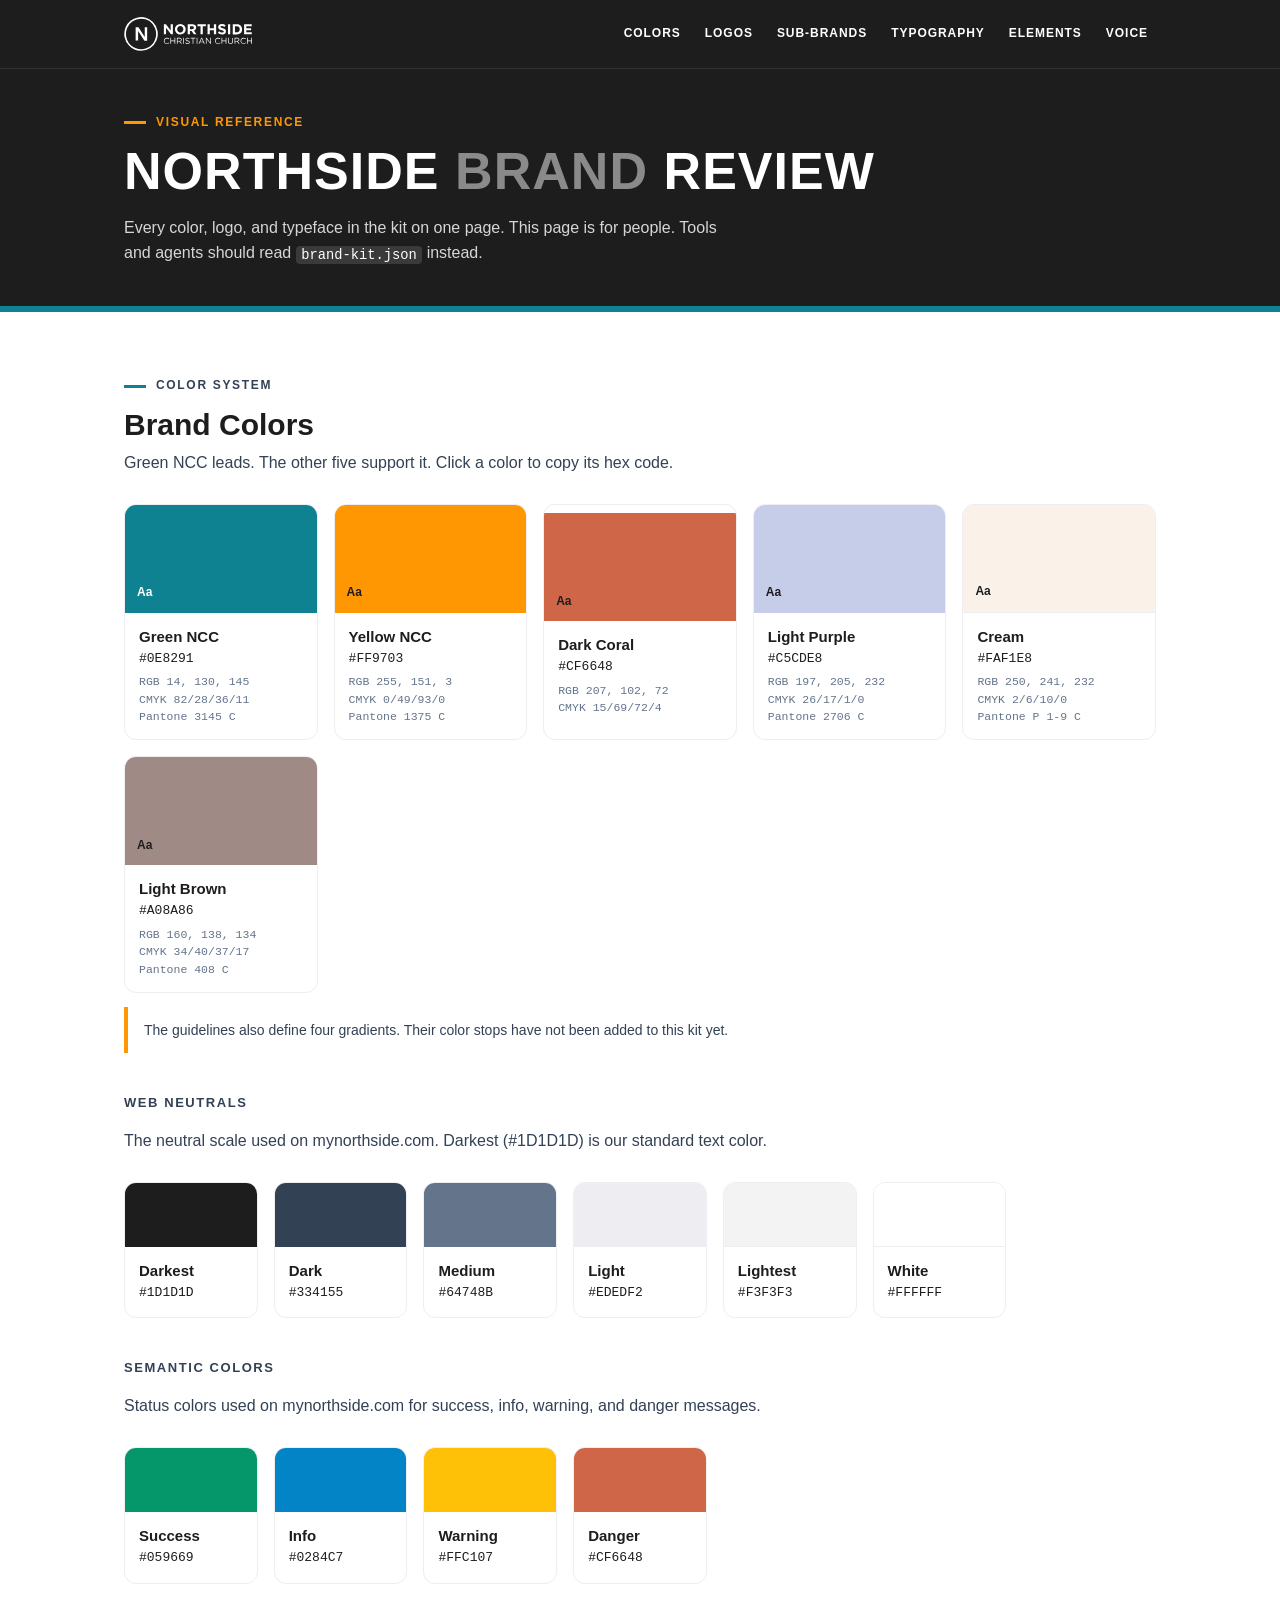
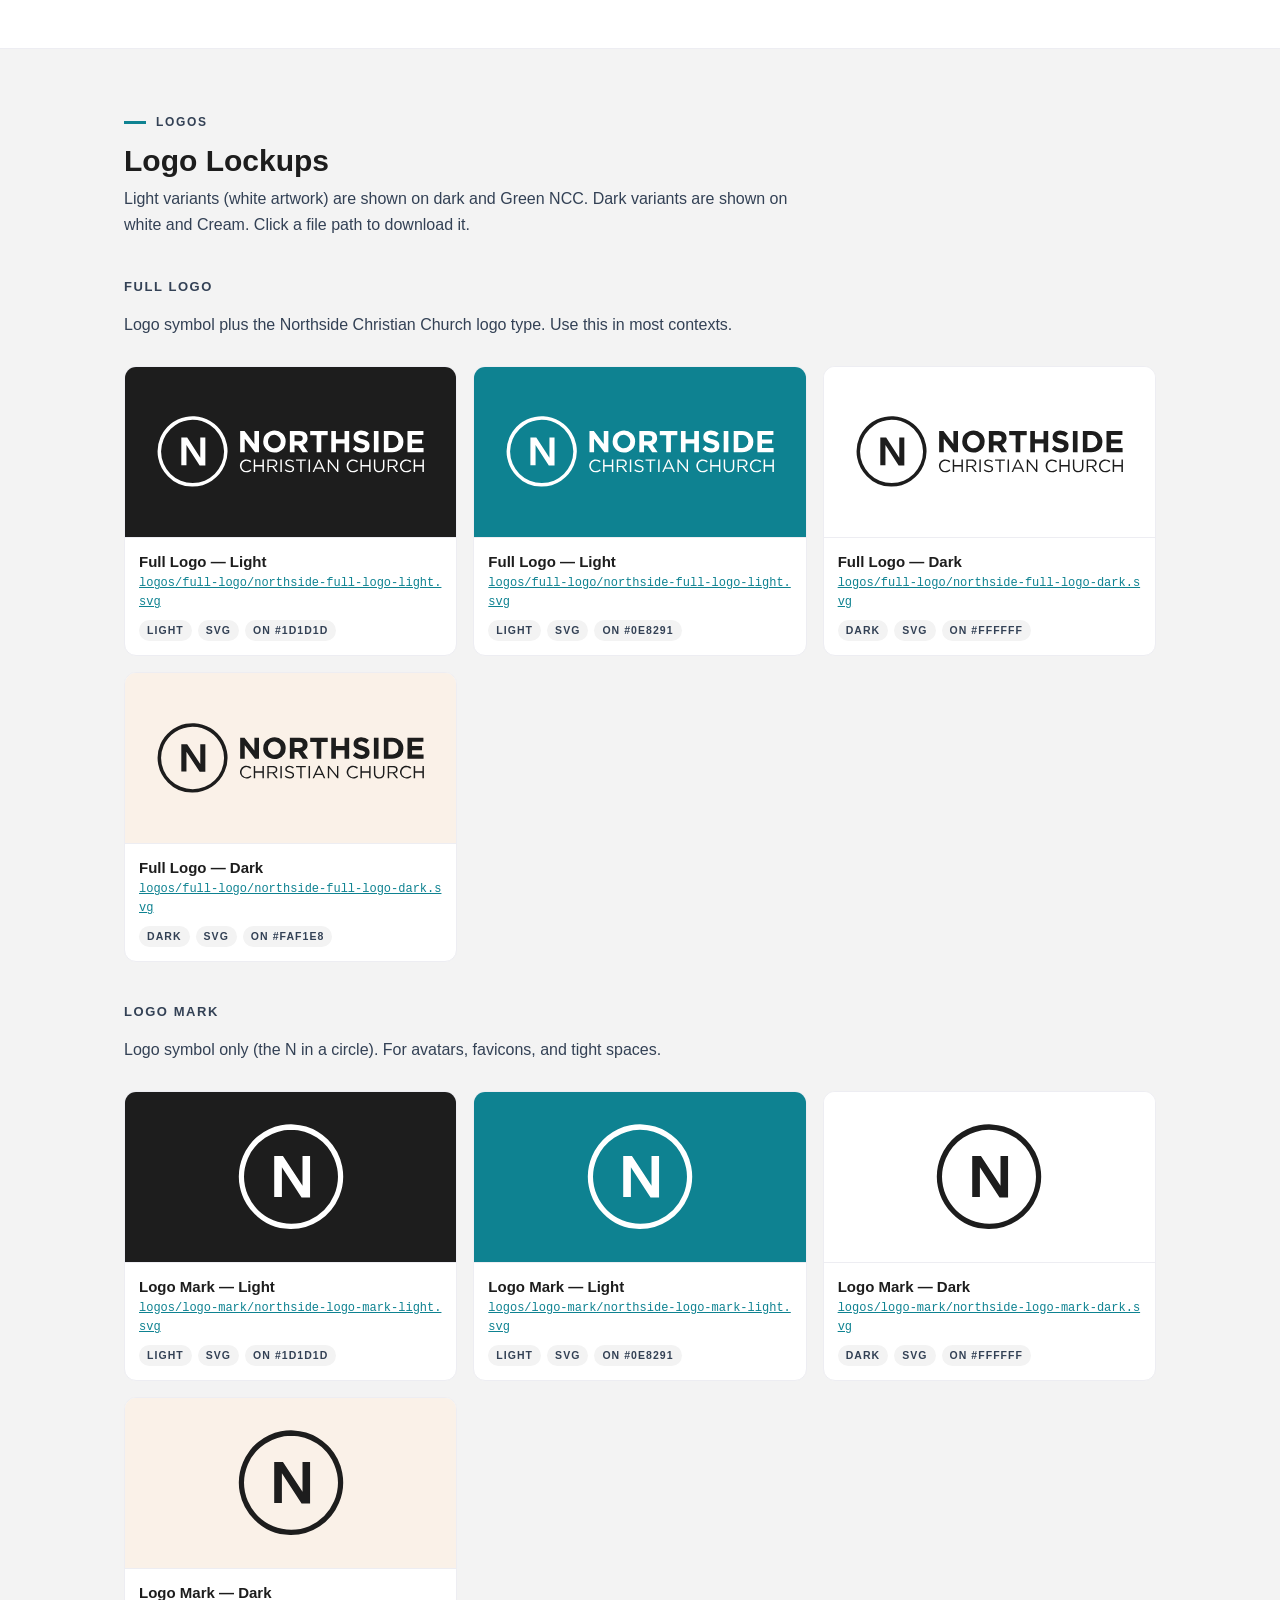
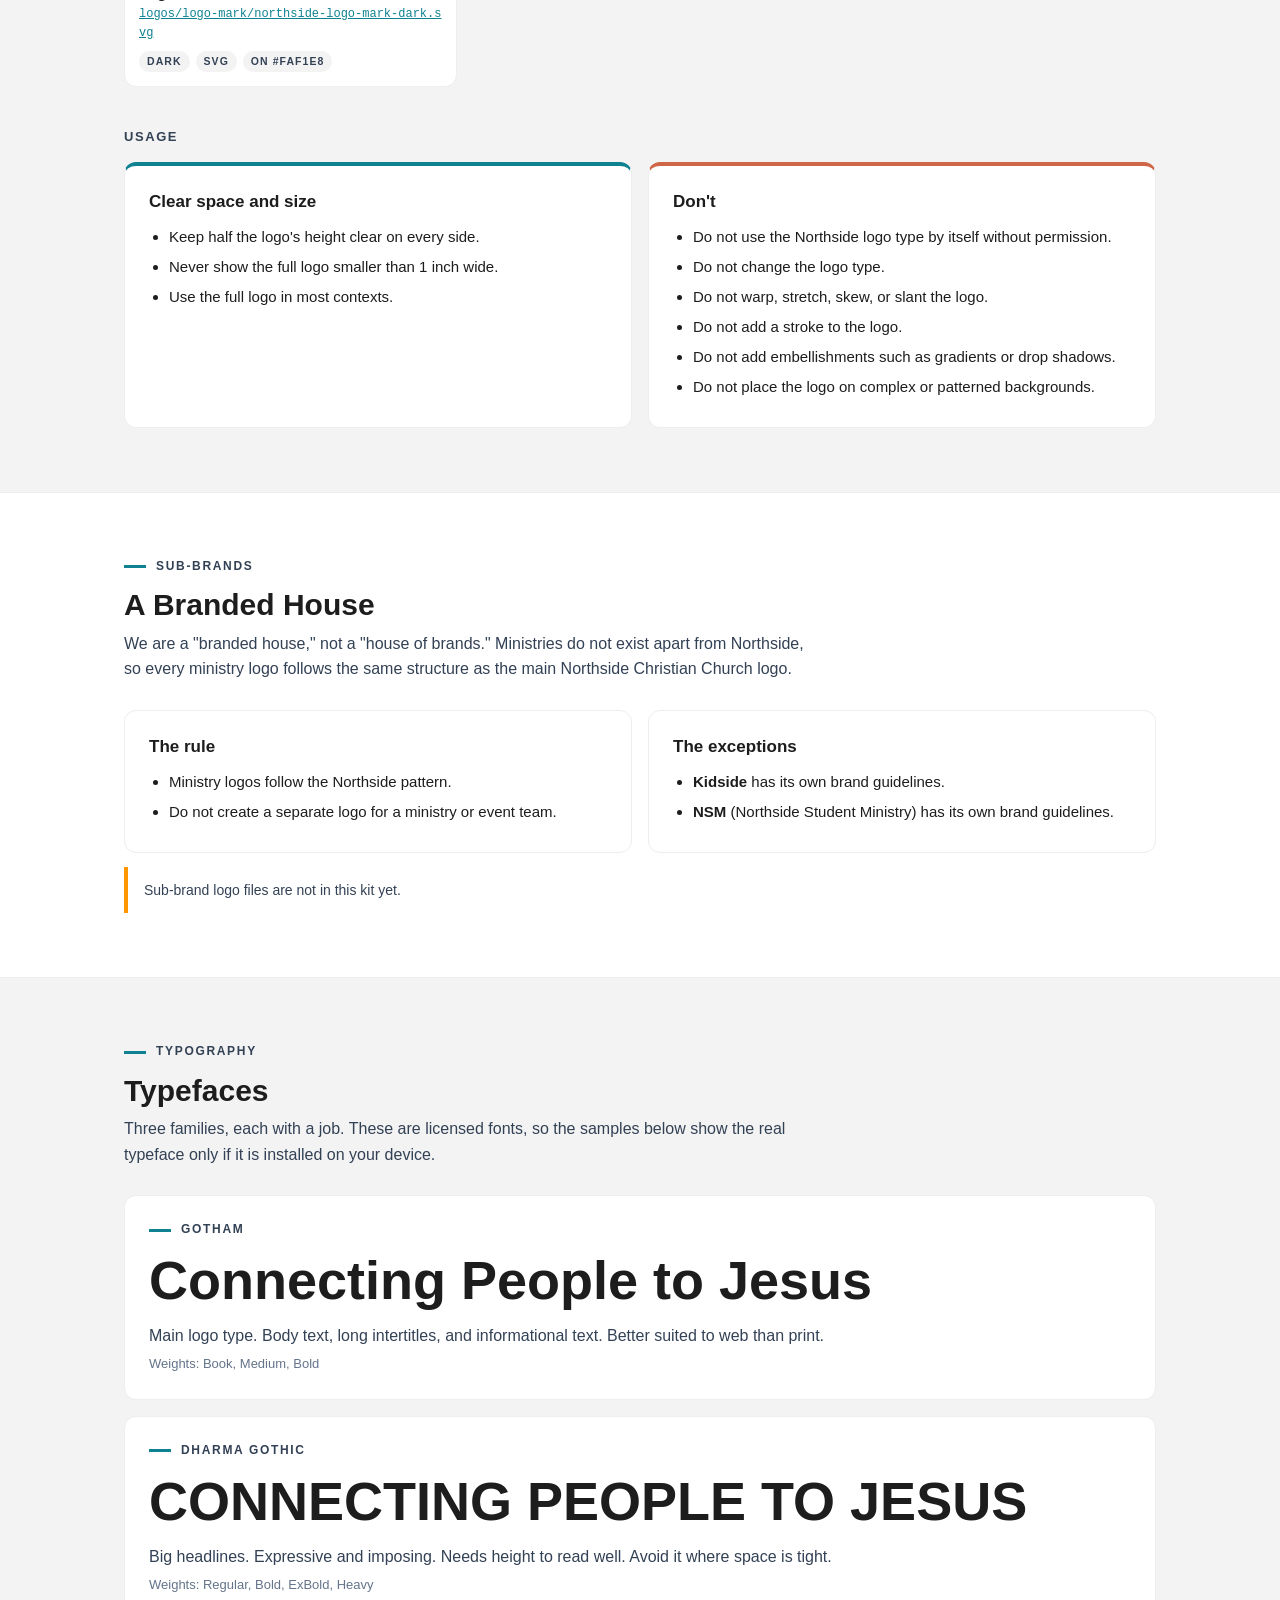
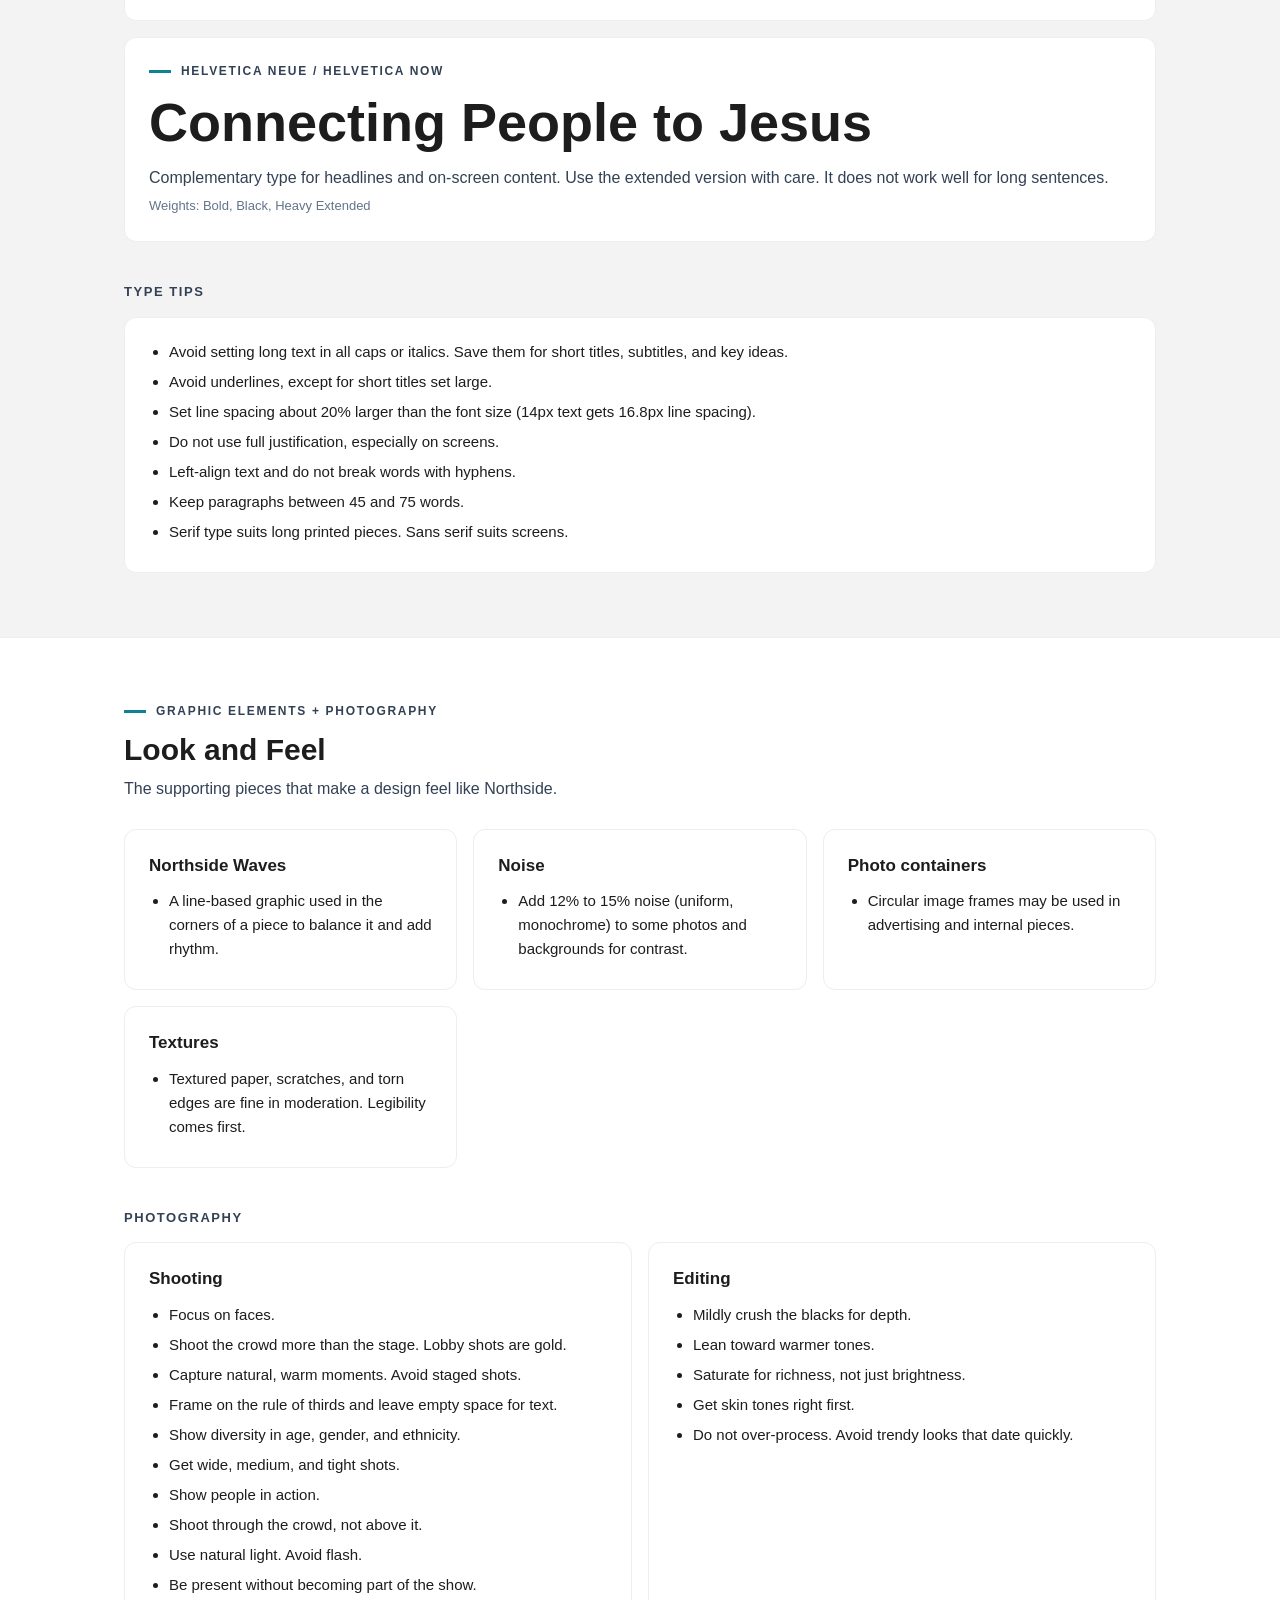
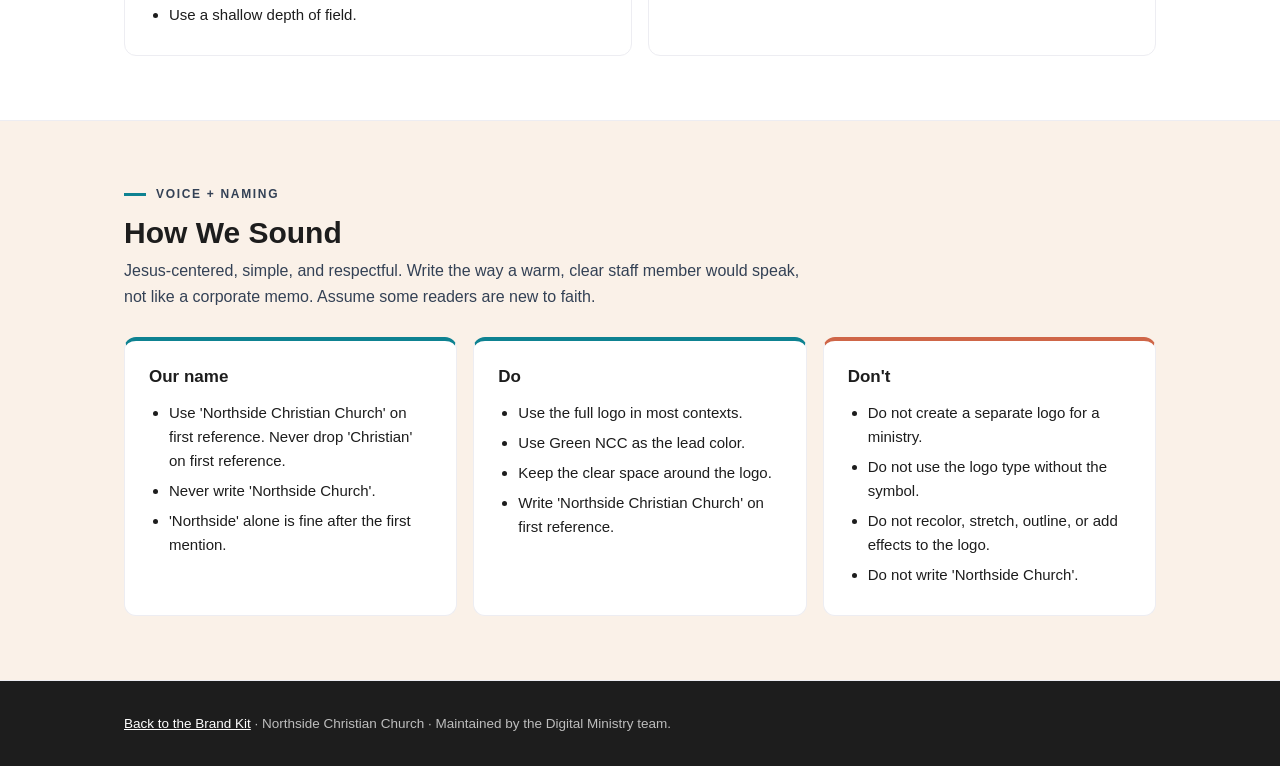
==== brand-review.html @ c7db6000 "Add Northside brand kit site Brand data (brand-kit.json), readable guidelines, logo SVGs, and two st" ====
<!DOCTYPE html>
<html lang="en">
<head>
  <meta charset="utf-8">
  <meta name="viewport" content="width=device-width, initial-scale=1">
  <title>Northside Brand Review</title>
  <meta name="description" content="Visual reference for Northside Christian Church colors, logos, and typography.">
  <link rel="icon" href="assets/favicon.svg" type="image/svg+xml">
  <link rel="stylesheet" href="assets/site.css">
</head>
<body>

<header class="topbar">
  <div class="wrap">
    <a href="./"><img src="logos/full-logo/northside-full-logo-light.svg" alt="Northside Christian Church"></a>
    <nav>
      <a class="navlink" href="#colors">Colors</a>
      <a class="navlink" href="#logos">Logos</a>
      <a class="navlink" href="#sub-brands">Sub-brands</a>
      <a class="navlink" href="#typography">Typography</a>
      <a class="navlink" href="#elements">Elements</a>
      <a class="navlink" href="#voice">Voice</a>
    </nav>
  </div>
</header>

<div class="hero small">
  <div class="wrap">
    <span class="eyebrow">Visual reference</span>
    <h1>Northside <em>Brand</em> Review</h1>
    <p>Every color, logo, and typeface in the kit on one page. This page is for people. Tools and agents should read <code style="background:#3a3a3a;color:#fff">brand-kit.json</code> instead.</p>
  </div>
</div>

<main>
  <section class="block" id="colors">
    <div class="wrap">
      <span class="eyebrow">Color system</span>
      <h2>Brand Colors</h2>
      <p class="lede">Green NCC leads. The other five support it. Click a color to copy its hex code.</p>
      <div class="swatches" data-render="colors"></div>
      <p class="note">The guidelines also define four gradients. Their color stops have not been added to this kit yet.</p>

      <h3>Web neutrals</h3>
      <p class="lede">The neutral scale used on mynorthside.com. Darkest (#1D1D1D) is our standard text color.</p>
      <div class="swatches compact" data-render="neutrals"></div>

      <h3>Semantic colors</h3>
      <p class="lede">Status colors used on mynorthside.com for success, info, warning, and danger messages.</p>
      <div class="swatches compact" data-render="semantic"></div>
    </div>
  </section>

  <section class="block wash" id="logos">
    <div class="wrap">
      <span class="eyebrow">Logos</span>
      <h2>Logo Lockups</h2>
      <p class="lede">Light variants (white artwork) are shown on dark and Green NCC. Dark variants are shown on white and Cream. Click a file path to download it.</p>
      <div data-render="logos"></div>

      <h3>Usage</h3>
      <div class="cols">
        <div class="panel do">
          <h4>Clear space and size</h4>
          <ul>
            <li>Keep half the logo's height clear on every side.</li>
            <li>Never show the full logo smaller than 1 inch wide.</li>
            <li>Use the full logo in most contexts.</li>
          </ul>
        </div>
        <div class="panel dont">
          <h4>Don't</h4>
          <ul data-list="logos.donts"></ul>
        </div>
      </div>
    </div>
  </section>

  <section class="block" id="sub-brands">
    <div class="wrap">
      <span class="eyebrow">Sub-brands</span>
      <h2>A Branded House</h2>
      <p class="lede">We are a "branded house," not a "house of brands." Ministries do not exist apart from Northside, so every ministry logo follows the same structure as the main Northside Christian Church logo.</p>
      <div class="cols">
        <div class="panel">
          <h4>The rule</h4>
          <ul>
            <li>Ministry logos follow the Northside pattern.</li>
            <li>Do not create a separate logo for a ministry or event team.</li>
          </ul>
        </div>
        <div class="panel">
          <h4>The exceptions</h4>
          <ul>
            <li><strong>Kidside</strong> has its own brand guidelines.</li>
            <li><strong>NSM</strong> (Northside Student Ministry) has its own brand guidelines.</li>
          </ul>
        </div>
      </div>
      <p class="note">Sub-brand logo files are not in this kit yet.</p>
    </div>
  </section>

  <section class="block wash" id="typography">
    <div class="wrap">
      <span class="eyebrow">Typography</span>
      <h2>Typefaces</h2>
      <p class="lede">Three families, each with a job. These are licensed fonts, so the samples below show the real typeface only if it is installed on your device.</p>
      <div class="types" data-render="type"></div>

      <h3>Type tips</h3>
      <div class="panel">
        <ul data-list="typography.rules"></ul>
      </div>
    </div>
  </section>

  <section class="block" id="elements">
    <div class="wrap">
      <span class="eyebrow">Graphic elements + photography</span>
      <h2>Look and Feel</h2>
      <p class="lede">The supporting pieces that make a design feel like Northside.</p>
      <div class="cols">
        <div class="panel">
          <h4>Northside Waves</h4>
          <ul><li>A line-based graphic used in the corners of a piece to balance it and add rhythm.</li></ul>
        </div>
        <div class="panel">
          <h4>Noise</h4>
          <ul><li>Add 12% to 15% noise (uniform, monochrome) to some photos and backgrounds for contrast.</li></ul>
        </div>
        <div class="panel">
          <h4>Photo containers</h4>
          <ul><li>Circular image frames may be used in advertising and internal pieces.</li></ul>
        </div>
        <div class="panel">
          <h4>Textures</h4>
          <ul><li>Textured paper, scratches, and torn edges are fine in moderation. Legibility comes first.</li></ul>
        </div>
      </div>

      <h3>Photography</h3>
      <div class="cols">
        <div class="panel">
          <h4>Shooting</h4>
          <ul data-list="photography.shooting"></ul>
        </div>
        <div class="panel">
          <h4>Editing</h4>
          <ul data-list="photography.editing"></ul>
        </div>
      </div>
    </div>
  </section>

  <section class="block tint" id="voice">
    <div class="wrap">
      <span class="eyebrow">Voice + naming</span>
      <h2>How We Sound</h2>
      <p class="lede">Jesus-centered, simple, and respectful. Write the way a warm, clear staff member would speak, not like a corporate memo. Assume some readers are new to faith.</p>
      <div class="cols">
        <div class="panel do">
          <h4>Our name</h4>
          <ul data-list="naming.rules"></ul>
        </div>
        <div class="panel do">
          <h4>Do</h4>
          <ul data-list="usage.do"></ul>
        </div>
        <div class="panel dont">
          <h4>Don't</h4>
          <ul data-list="usage.dont"></ul>
        </div>
      </div>
    </div>
  </section>
</main>

<footer>
  <div class="wrap"><a href="./">Back to the Brand Kit</a> &middot; Northside Christian Church &middot; Maintained by the Digital Ministry team.</div>
</footer>

<script src="assets/site.js"></script>
</body>
</html>
---- assets/site.css ----
:root {
  --green: #0E8291;
  --yellow: #FF9703;
  --coral: #CF6648;
  --purple: #C5CDE8;
  --cream: #FAF1E8;
  --brown: #A08A86;
  --ink: #1D1D1D;
  --slate: #334155;
  --muted: #64748B;
  --line: #EDEDF2;
  --wash: #F3F3F3;
  --sans: "Helvetica Neue", Helvetica, Arial, sans-serif;
  --mono: ui-monospace, SFMono-Regular, Menlo, Consolas, monospace;
}

* { box-sizing: border-box; }
html { scroll-behavior: smooth; }
body {
  margin: 0;
  font-family: var(--sans);
  font-size: 16px;
  line-height: 1.6;
  color: var(--ink);
  background: #fff;
  -webkit-font-smoothing: antialiased;
}
a { color: var(--green); }
code {
  font-family: var(--mono);
  font-size: 0.86em;
  padding: 0.12em 0.4em;
  border-radius: 4px;
  background: var(--line);
}
.wrap { max-width: 1080px; margin: 0 auto; padding: 0 24px; }

/* Top bar */
.topbar { background: var(--ink); border-bottom: 1px solid #333; position: sticky; top: 0; z-index: 10; }
.topbar .wrap { display: flex; align-items: center; justify-content: space-between; gap: 16px; min-height: 68px; flex-wrap: wrap; padding-top: 10px; padding-bottom: 10px; }
.topbar img { height: 34px; display: block; }
.topbar nav { display: flex; gap: 8px; flex-wrap: wrap; align-items: center; }
.btn {
  display: inline-block;
  padding: 7px 16px;
  border: 1.5px solid #fff;
  border-radius: 999px;
  color: #fff;
  font-size: 13px;
  font-weight: 700;
  text-decoration: none;
  white-space: nowrap;
}
.btn:hover, .btn.solid { background: #fff; color: var(--ink); }
.btn.solid:hover { background: var(--yellow); border-color: var(--yellow); }
.navlink { color: #fff; font-size: 12px; font-weight: 700; letter-spacing: 0.08em; text-transform: uppercase; text-decoration: none; padding: 6px 8px; }
.navlink:hover { color: var(--yellow); }

/* Hero */
.hero { background: var(--ink); color: #fff; padding: 64px 0 56px; border-bottom: 6px solid var(--green); }
.hero.small { padding: 44px 0 40px; }
.hero h1 { margin: 0 0 16px; font-size: clamp(34px, 6vw, 52px); line-height: 1.05; font-weight: 700; text-transform: uppercase; letter-spacing: 0.02em; }
.hero h1 em { font-style: normal; color: #8a8a8a; }
.hero p { margin: 0; max-width: 620px; color: #d6d6d6; }
.eyebrow { display: block; margin-bottom: 12px; font-size: 12px; font-weight: 700; letter-spacing: 0.14em; text-transform: uppercase; color: var(--slate); }
.eyebrow::before { content: ""; display: inline-block; width: 22px; height: 3px; margin-right: 10px; vertical-align: middle; background: var(--green); }
.hero .eyebrow, .agent .eyebrow { color: var(--yellow); }
.hero .eyebrow::before, .agent .eyebrow::before { background: var(--yellow); }

/* Agent instructions */
.agent { background: #262626; color: #e4e4e4; padding: 36px 0; }
.agent p { margin: 0; max-width: 820px; }
.agent code { background: #3a3a3a; color: #fff; }
.agent strong { color: #fff; }

/* Sections */
section.block { padding: 64px 0; border-bottom: 1px solid var(--line); }
section.block.tint { background: var(--cream); }
section.block.wash { background: var(--wash); }
h2 { margin: 0 0 8px; font-size: 30px; line-height: 1.15; font-weight: 700; }
h3 { margin: 40px 0 14px; font-size: 13px; font-weight: 700; letter-spacing: 0.12em; text-transform: uppercase; color: var(--slate); }
.lede { margin: 0 0 28px; max-width: 680px; color: var(--slate); }
.note { margin: 14px 0 0; padding: 12px 16px; border-left: 4px solid var(--yellow); background: #fff; font-size: 14px; color: var(--slate); max-width: 760px; }

/* Key file cards */
.cards { display: grid; grid-template-columns: repeat(auto-fill, minmax(290px, 1fr)); gap: 16px; }
.card { display: flex; flex-direction: column; padding: 22px; border: 1px solid var(--line); border-radius: 12px; background: #fff; color: inherit; text-decoration: none; }
a.card:hover { border-color: var(--green); box-shadow: 0 4px 18px rgba(14, 130, 145, 0.12); }
.card .path { font-family: var(--mono); font-size: 13px; color: var(--green); }
.card h4 { margin: 6px 0 8px; font-size: 19px; }
.card p { margin: 0 0 16px; font-size: 14.5px; color: var(--slate); flex: 1; }
.tag { align-self: flex-start; font-size: 11px; font-weight: 700; letter-spacing: 0.1em; text-transform: uppercase; padding: 3px 10px; border-radius: 999px; background: var(--cream); color: var(--ink); }

/* Tables */
.tablewrap { overflow-x: auto; border: 1px solid var(--line); border-radius: 12px; background: #fff; }
table { width: 100%; border-collapse: collapse; font-size: 14.5px; }
th { text-align: left; font-size: 11px; letter-spacing: 0.12em; text-transform: uppercase; color: var(--muted); background: var(--wash); }
th, td { padding: 12px 16px; border-bottom: 1px solid var(--line); vertical-align: top; }
tr:last-child td { border-bottom: 0; }
td:first-child { white-space: nowrap; }

/* Swatches */
.swatches { display: grid; grid-template-columns: repeat(auto-fill, minmax(190px, 1fr)); gap: 16px; }
.swatch { border: 1px solid var(--line); border-radius: 12px; overflow: hidden; background: #fff; padding: 0; text-align: left; font: inherit; color: inherit; cursor: pointer; }
.swatch:hover, .swatch:focus-visible { border-color: var(--ink); outline: none; }
.swatch .chip { height: 108px; display: flex; align-items: flex-end; padding: 10px 12px; font-size: 12px; font-weight: 700; }
.swatch .meta { padding: 12px 14px 14px; }
.swatch .name { font-weight: 700; font-size: 15px; }
.swatch .hex { font-family: var(--mono); font-size: 13px; }
.swatch .sub { margin-top: 4px; font-family: var(--mono); font-size: 11.5px; line-height: 1.5; color: var(--muted); }
.swatches.compact { grid-template-columns: repeat(auto-fill, minmax(130px, 1fr)); }
.swatches.compact .chip { height: 64px; }

/* Logos */
.logos { display: grid; grid-template-columns: repeat(auto-fill, minmax(300px, 1fr)); gap: 16px; }
.logo { border: 1px solid var(--line); border-radius: 12px; overflow: hidden; background: #fff; }
.logo .stage { height: 170px; display: flex; align-items: center; justify-content: center; padding: 32px; }
.logo .stage img { max-width: 100%; max-height: 100%; }
.logo .meta { padding: 12px 14px 14px; border-top: 1px solid var(--line); }
.logo .name { font-weight: 700; font-size: 15px; }
.logo .file { display: block; font-family: var(--mono); font-size: 12px; word-break: break-all; }
.logo .tags { margin-top: 8px; display: flex; gap: 6px; }
.logo .tags span { font-size: 10.5px; font-weight: 700; letter-spacing: 0.1em; padding: 2px 8px; border-radius: 999px; background: var(--wash); color: var(--slate); }

/* Type specimens */
.types { display: grid; gap: 16px; }
.type { padding: 24px; border: 1px solid var(--line); border-radius: 12px; background: #fff; }
.type .sample { font-size: clamp(30px, 6vw, 54px); line-height: 1.1; margin: 4px 0 12px; overflow-wrap: anywhere; }
.type .role { color: var(--slate); margin: 0 0 6px; }
.type .small { font-size: 13px; color: var(--muted); margin: 0; }

/* Lists */
.cols { display: grid; grid-template-columns: repeat(auto-fit, minmax(280px, 1fr)); gap: 16px; }
.panel { padding: 22px 24px; border: 1px solid var(--line); border-radius: 12px; background: #fff; }
.panel h4 { margin: 0 0 10px; font-size: 17px; }
.panel ul { margin: 0; padding-left: 20px; }
.panel li { margin-bottom: 6px; font-size: 15px; }
.panel.do { border-top: 4px solid var(--green); }
.panel.dont { border-top: 4px solid var(--coral); }

footer { background: var(--ink); color: #bdbdbd; padding: 32px 0; font-size: 13.5px; }
footer a { color: #fff; }

.toast { position: fixed; left: 50%; bottom: 24px; transform: translateX(-50%); background: var(--ink); color: #fff; padding: 10px 18px; border-radius: 999px; font-size: 14px; opacity: 0; transition: opacity 0.2s; pointer-events: none; }
.toast.show { opacity: 1; }

@media (max-width: 600px) {
  .wrap { padding: 0 16px; }
  section.block { padding: 44px 0; }
  .topbar { position: static; }
}
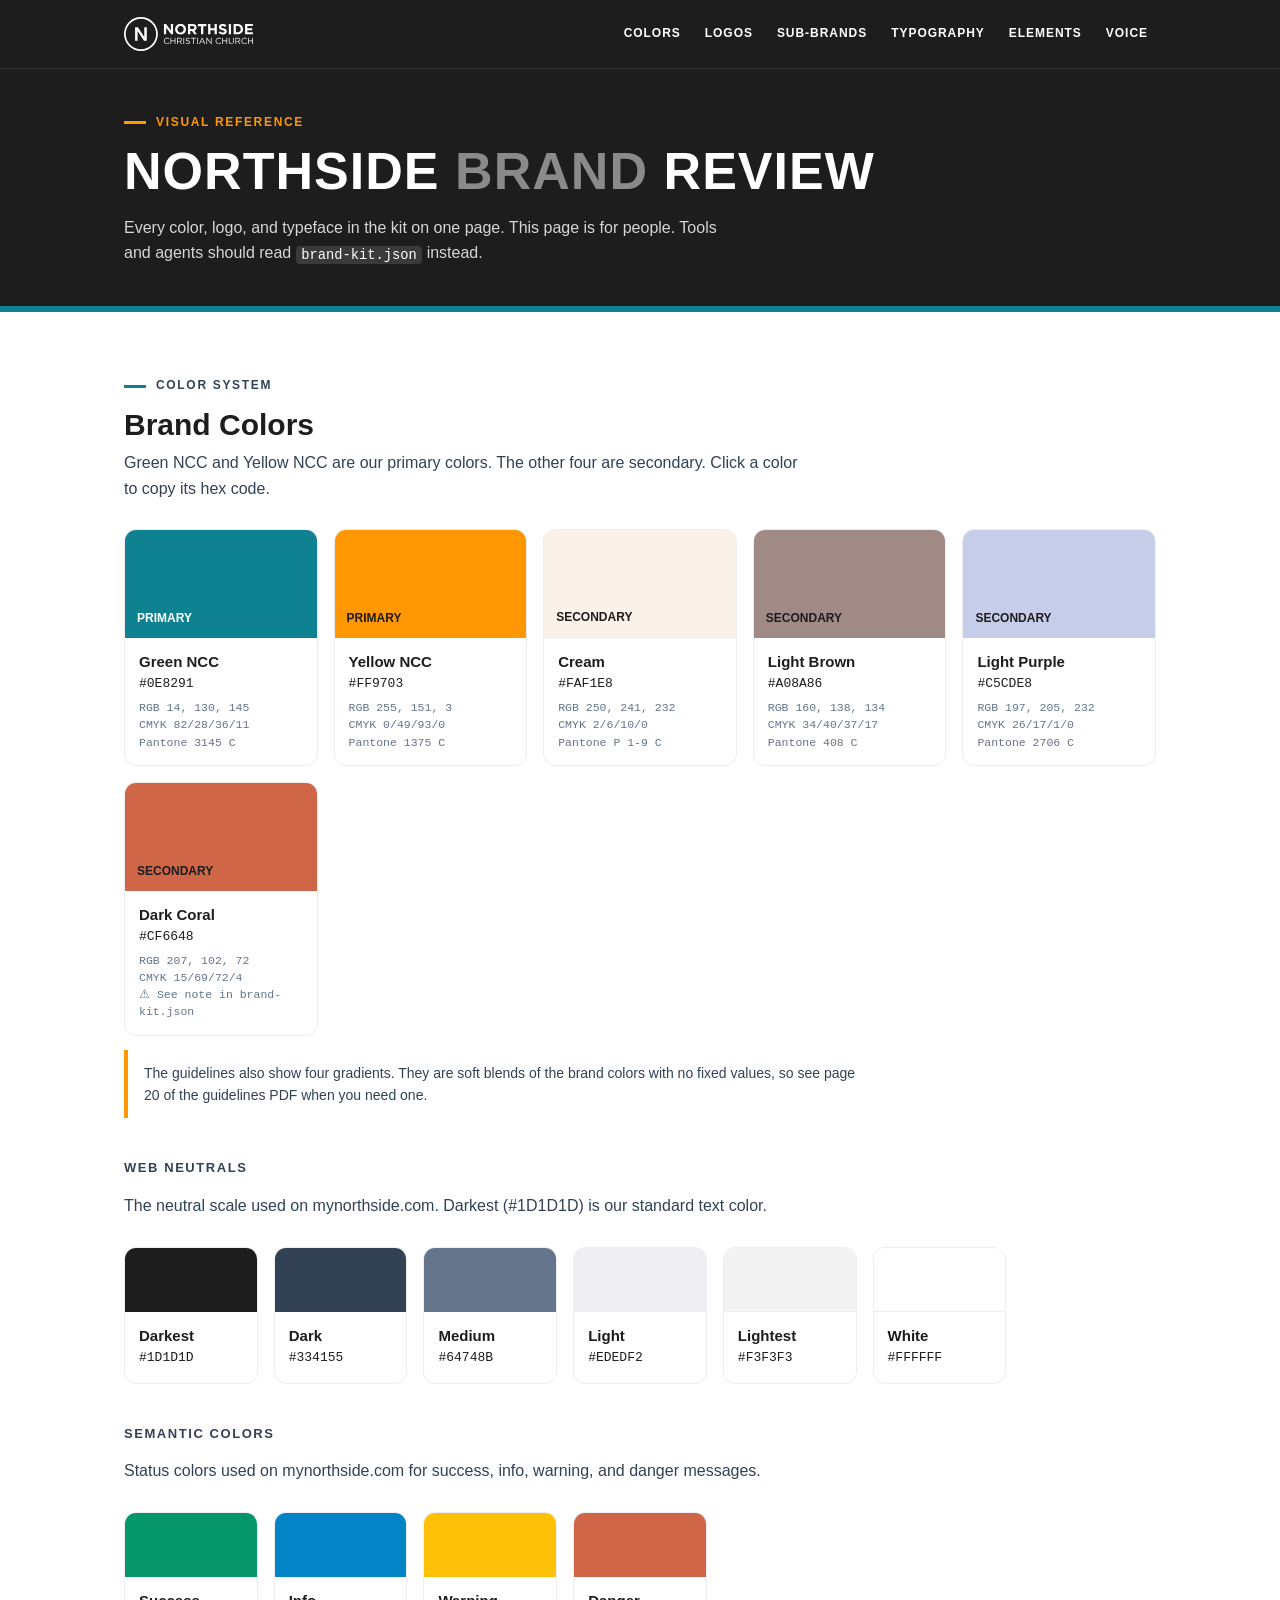
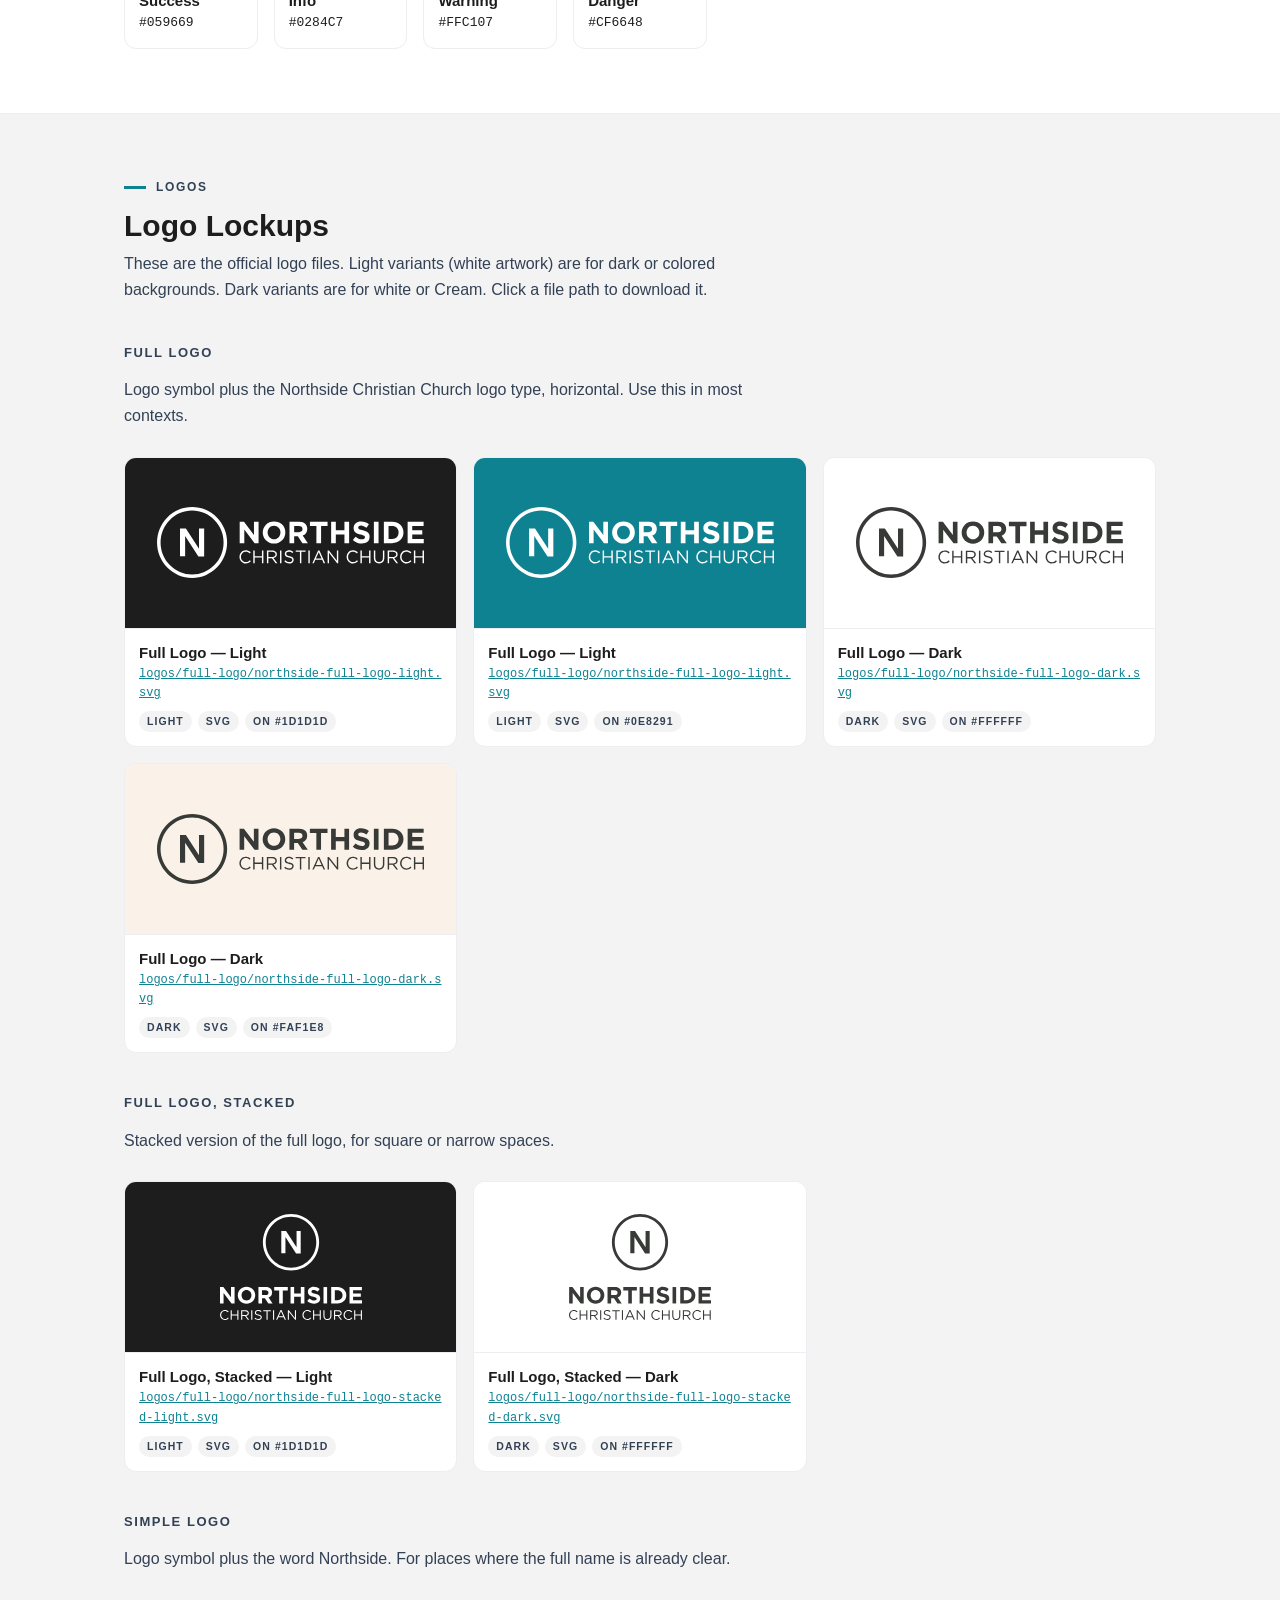
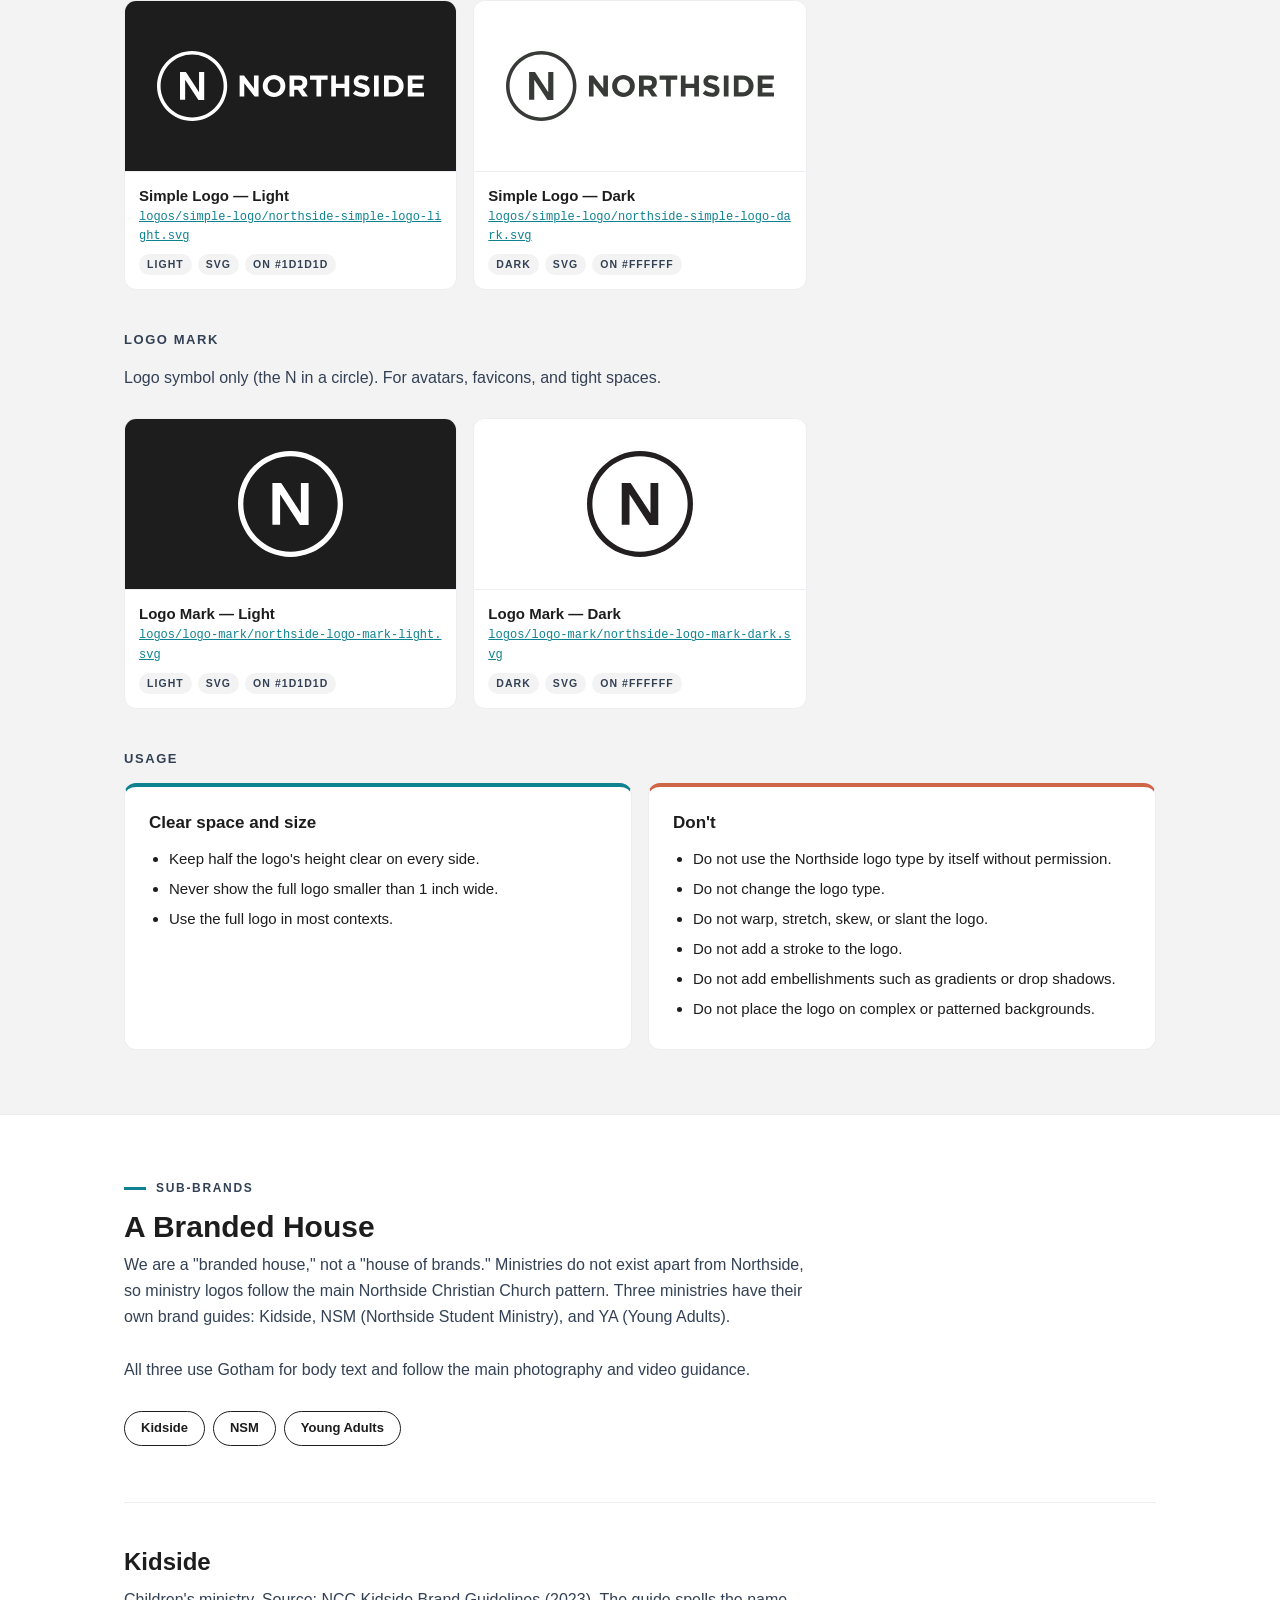
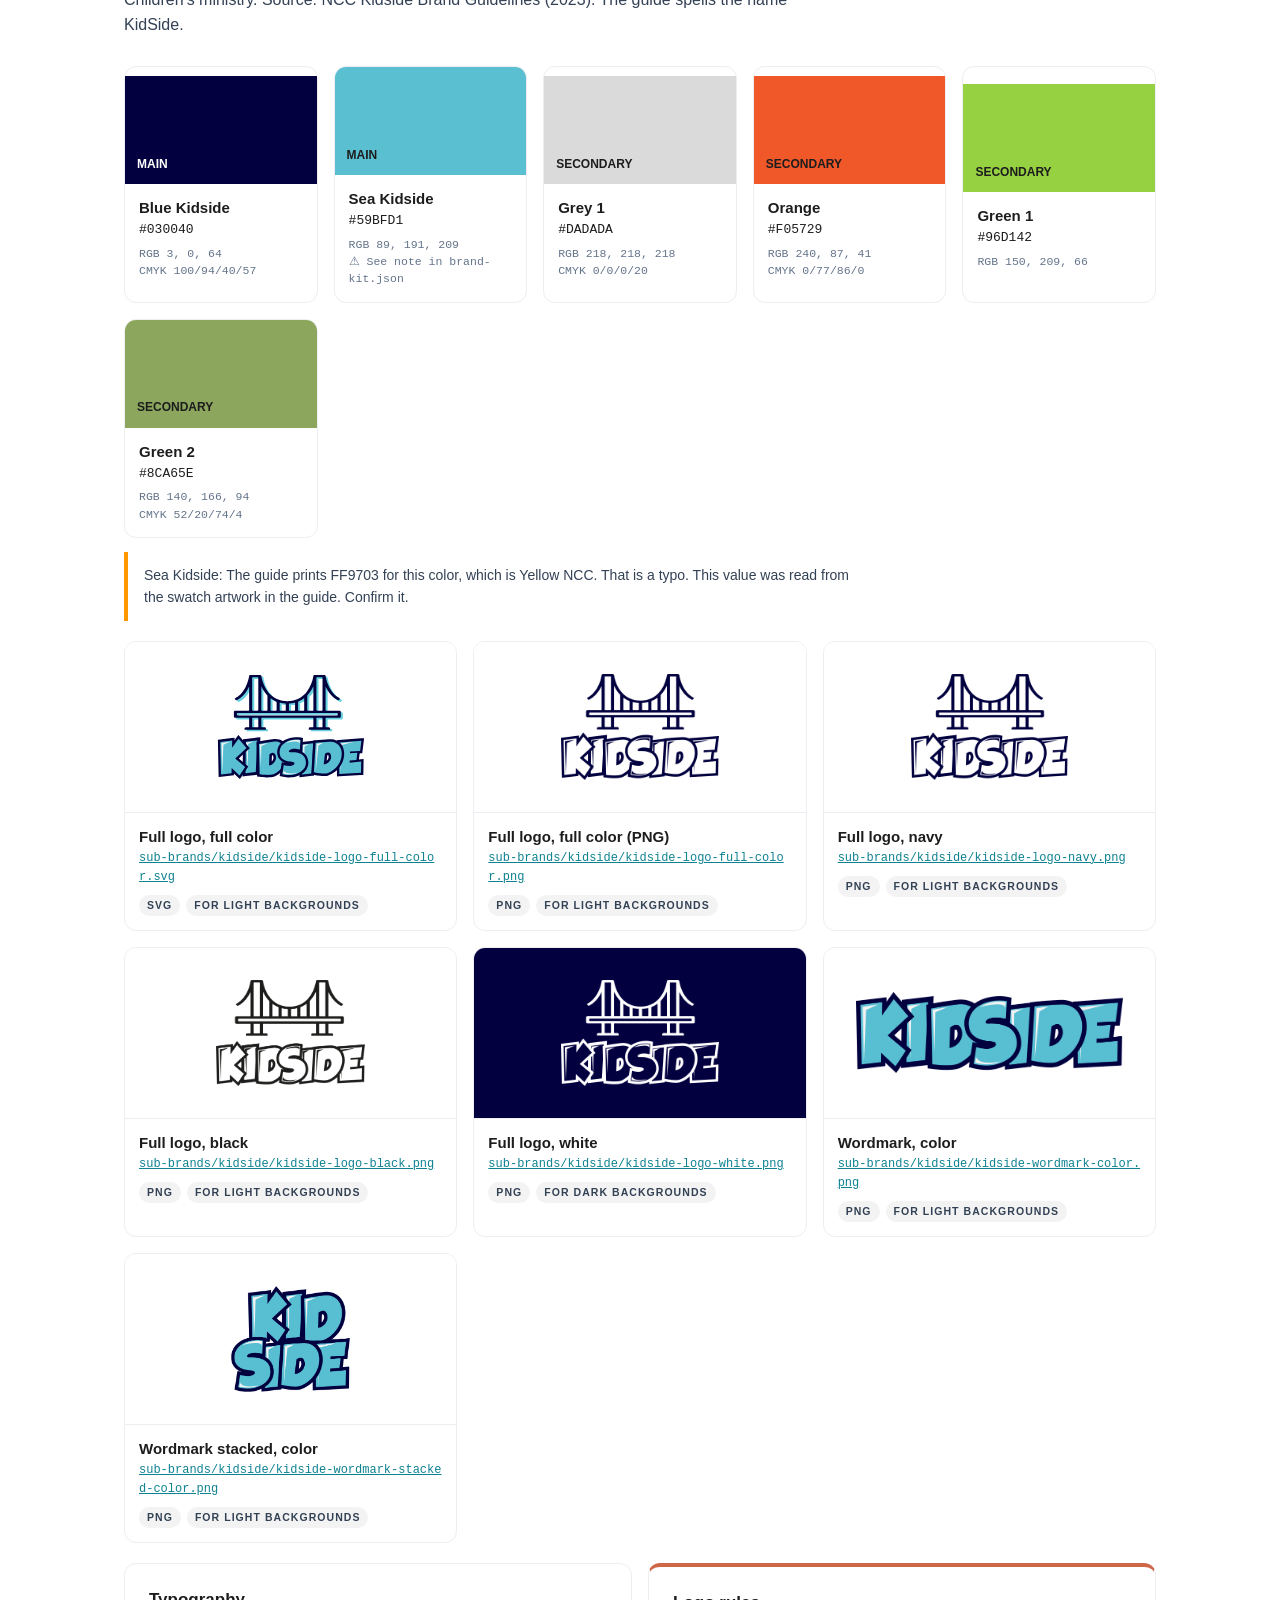
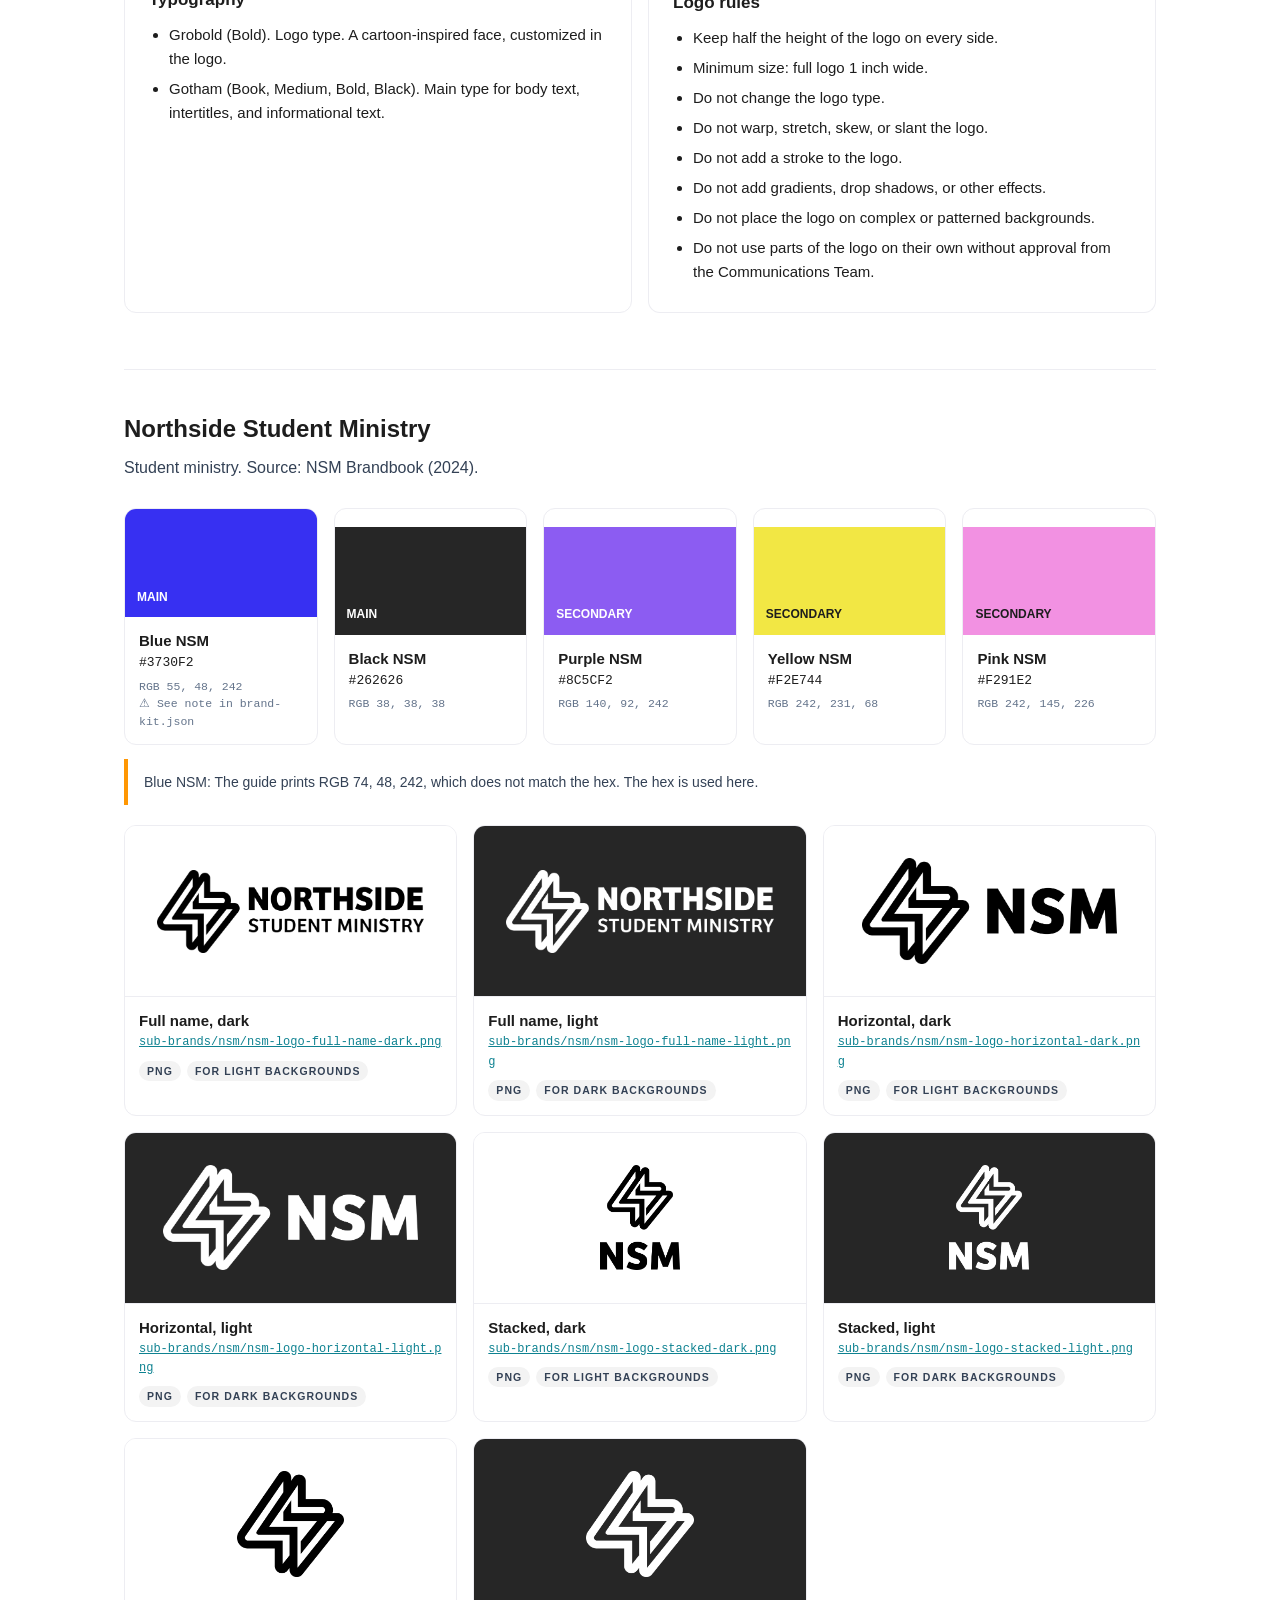
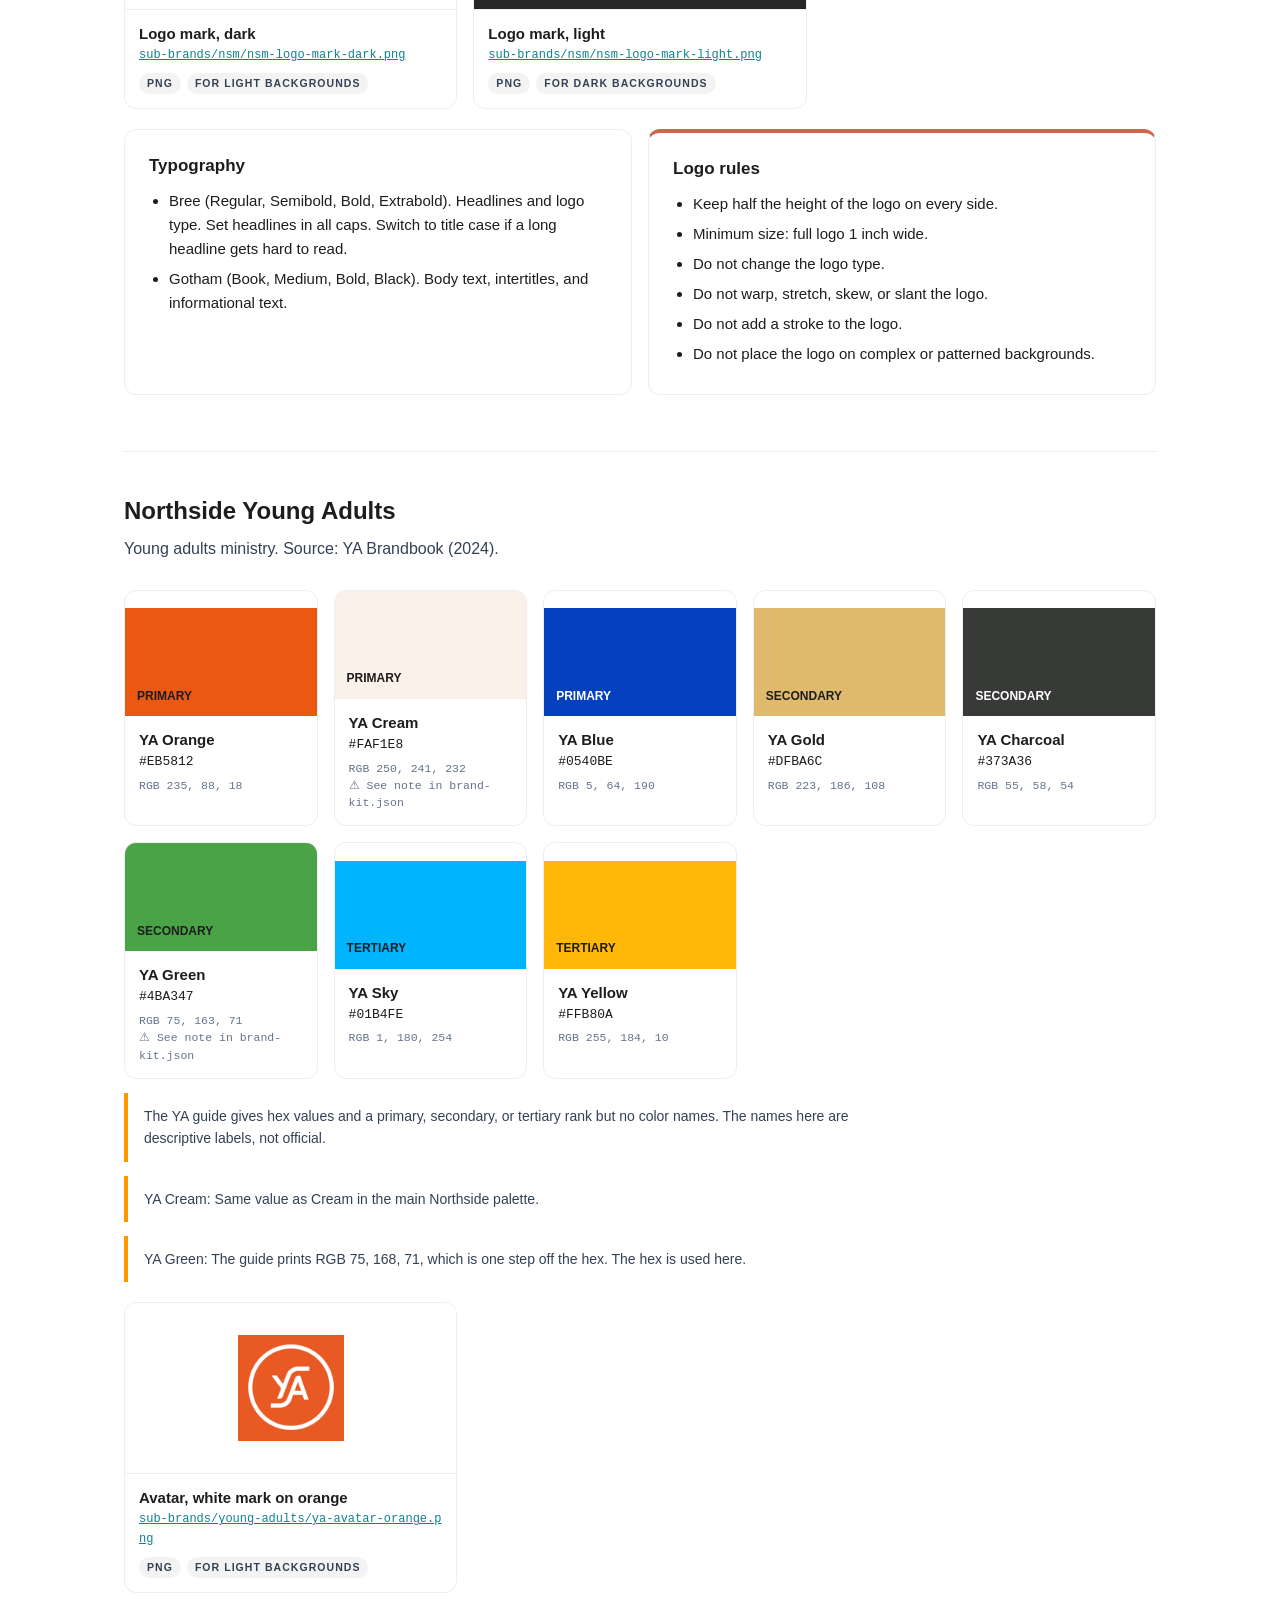
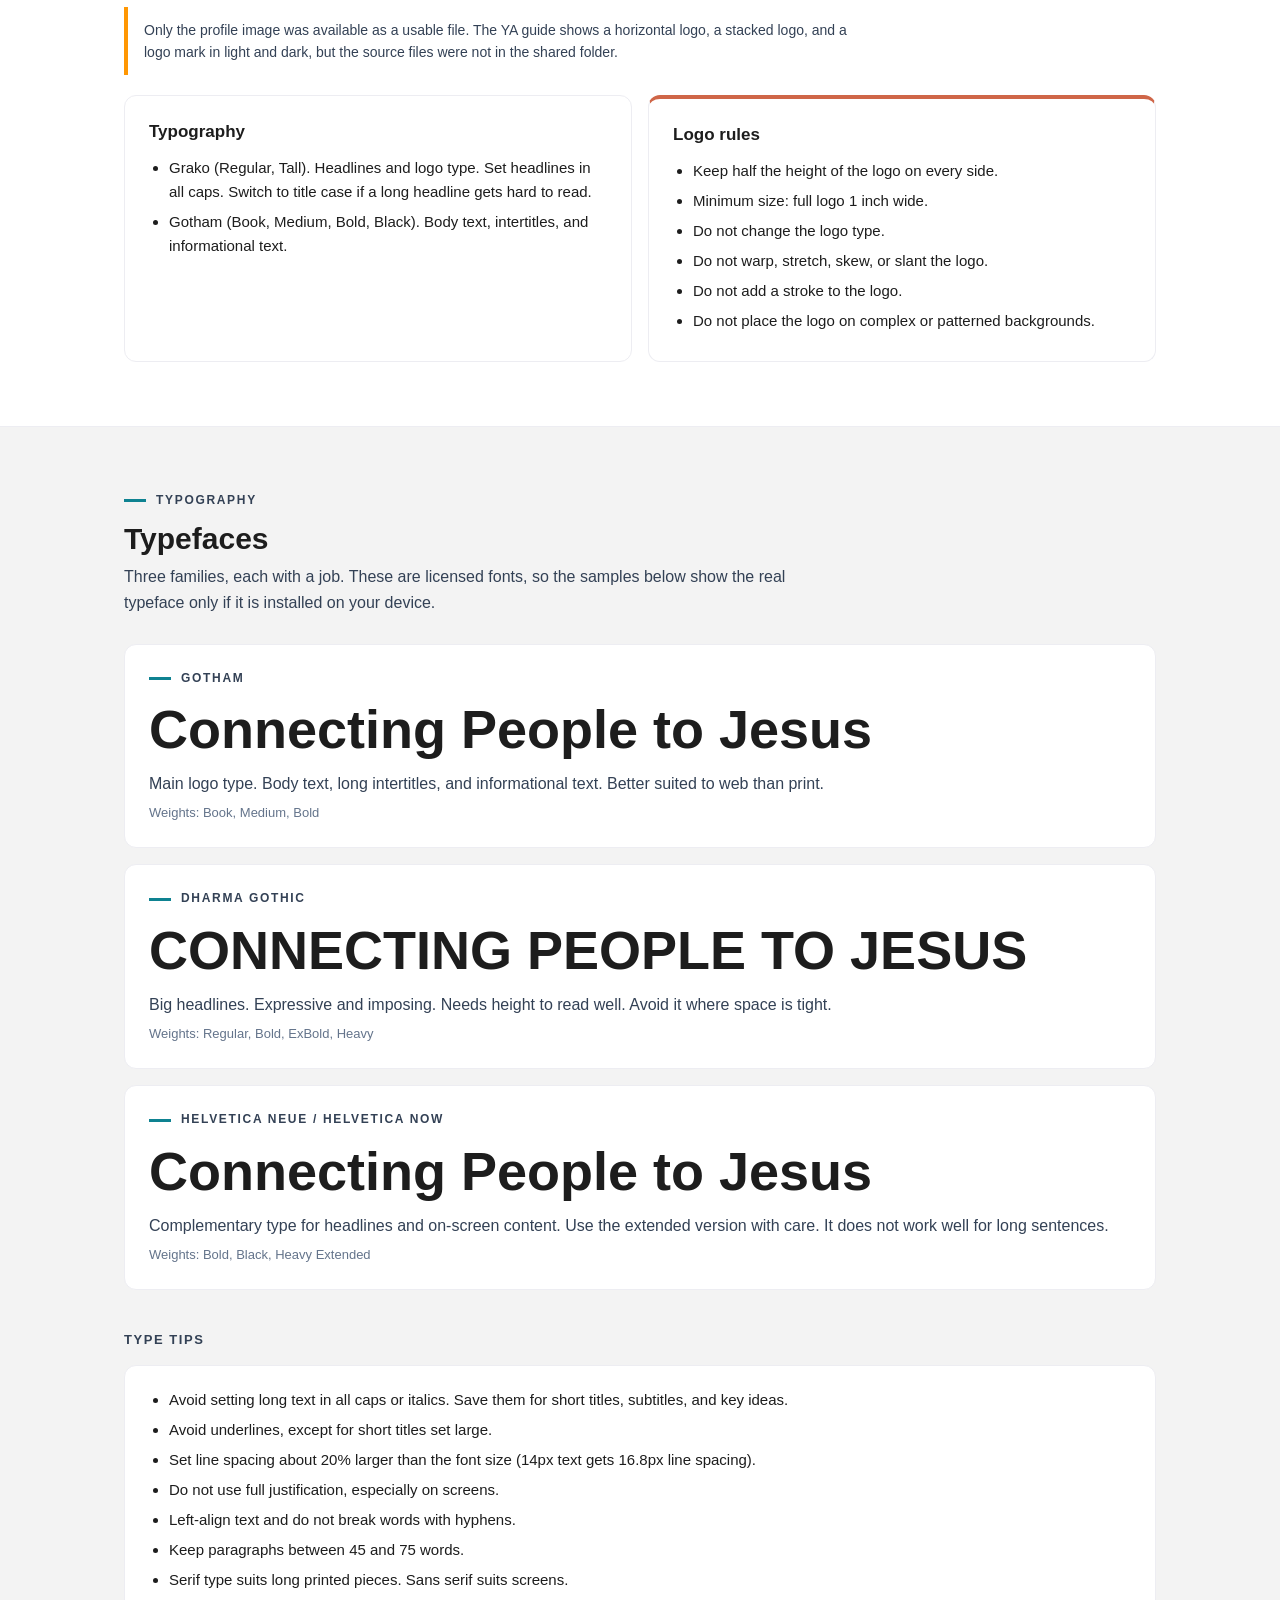
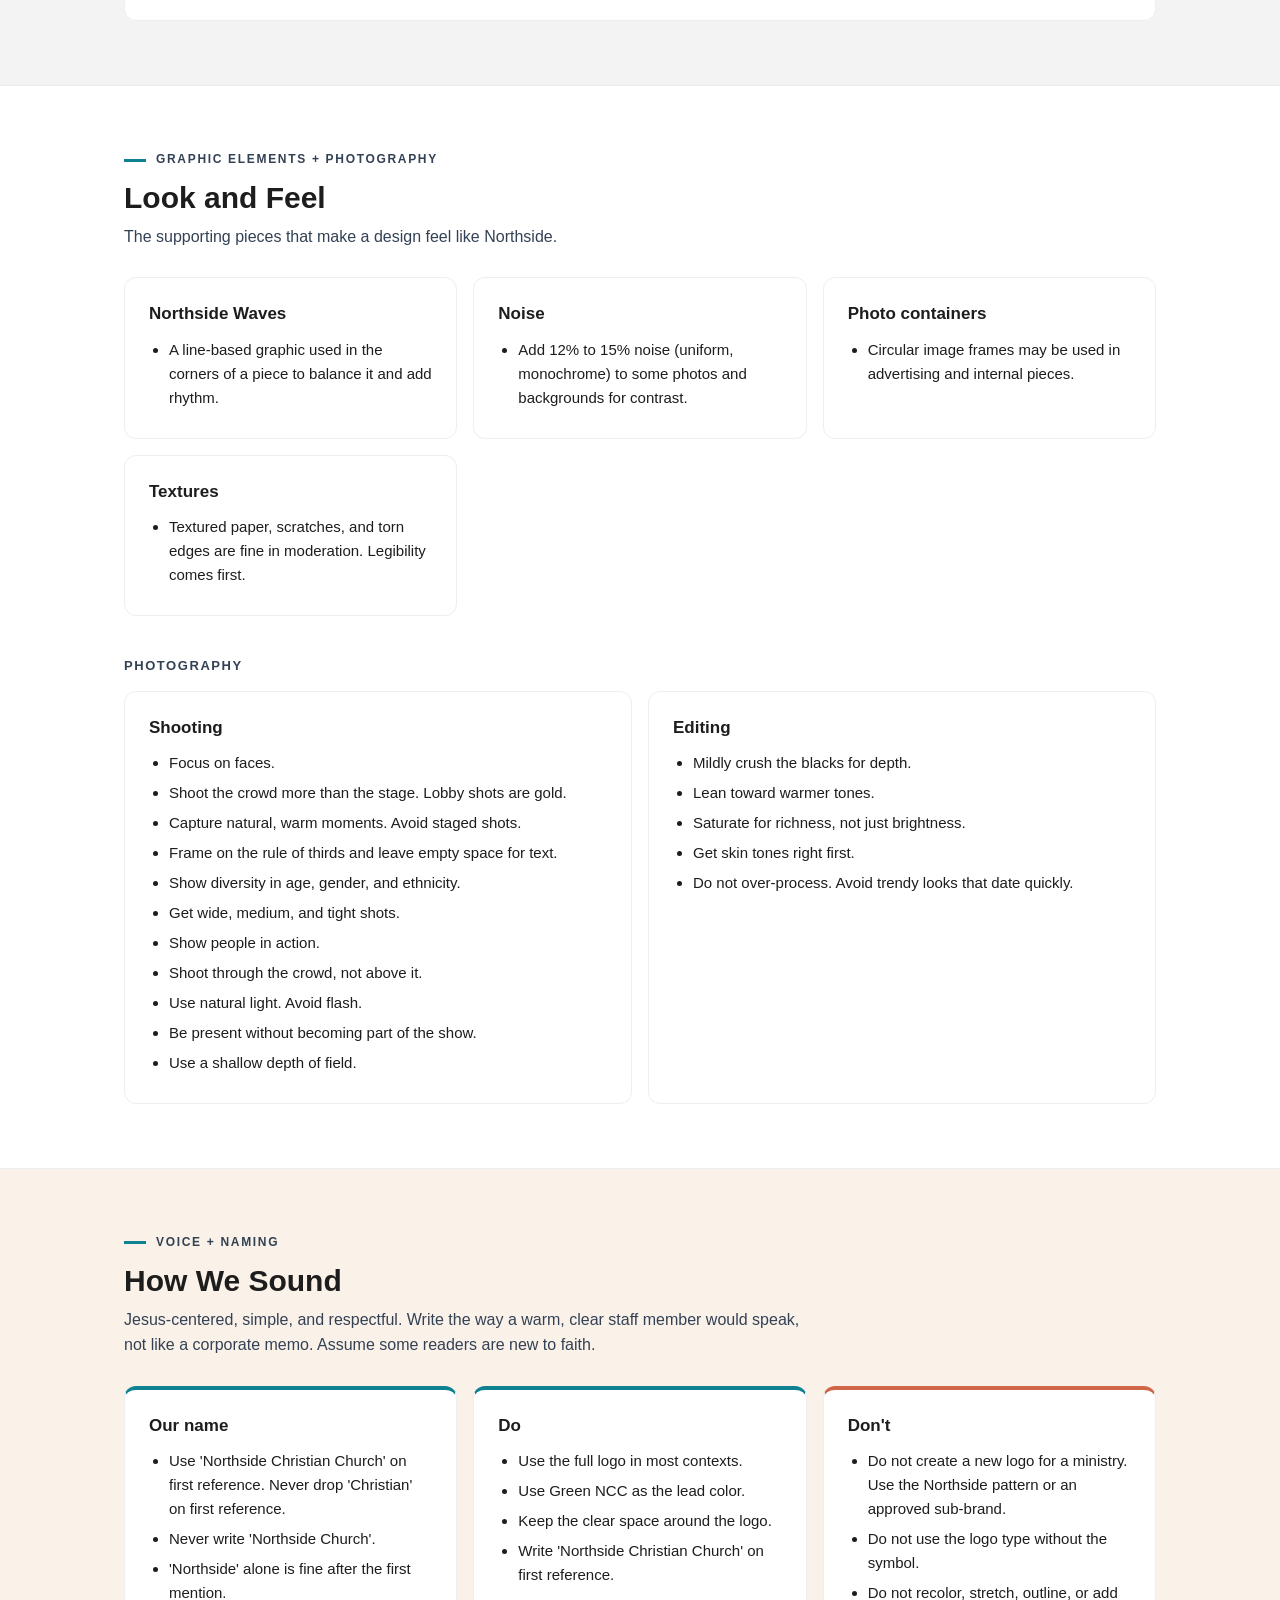
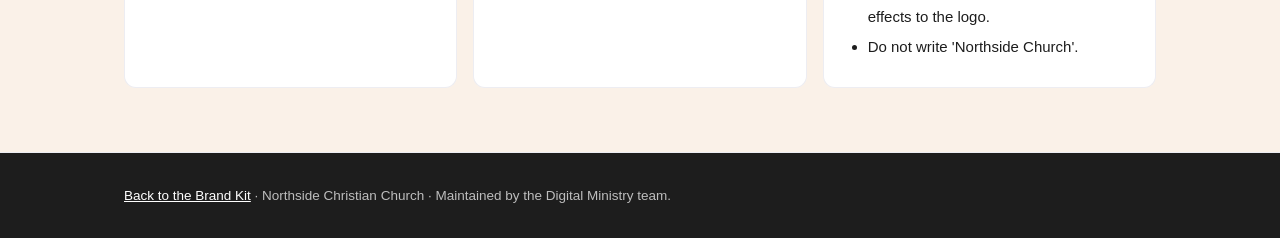
==== commit 3188678c: "Add Kidside, NSM, and YA sub-brands; use official Northside logos - Sub-brand colors, typography, lo" ====
--- a/brand-review.html
+++ b/brand-review.html
@@ -37,9 +37,9 @@
     <div class="wrap">
       <span class="eyebrow">Color system</span>
       <h2>Brand Colors</h2>
-      <p class="lede">Green NCC leads. The other five support it. Click a color to copy its hex code.</p>
+      <p class="lede">Green NCC and Yellow NCC are our primary colors. The other four are secondary. Click a color to copy its hex code.</p>
       <div class="swatches" data-render="colors"></div>
-      <p class="note">The guidelines also define four gradients. Their color stops have not been added to this kit yet.</p>
+      <p class="note">The guidelines also show four gradients. They are soft blends of the brand colors with no fixed values, so see page 20 of the guidelines PDF when you need one.</p>
 
       <h3>Web neutrals</h3>
       <p class="lede">The neutral scale used on mynorthside.com. Darkest (#1D1D1D) is our standard text color.</p>
@@ -55,7 +55,7 @@
     <div class="wrap">
       <span class="eyebrow">Logos</span>
       <h2>Logo Lockups</h2>
-      <p class="lede">Light variants (white artwork) are shown on dark and Green NCC. Dark variants are shown on white and Cream. Click a file path to download it.</p>
+      <p class="lede">These are the official logo files. Light variants (white artwork) are for dark or colored backgrounds. Dark variants are for white or Cream. Click a file path to download it.</p>
       <div data-render="logos"></div>
 
       <h3>Usage</h3>
@@ -80,24 +80,14 @@
     <div class="wrap">
       <span class="eyebrow">Sub-brands</span>
       <h2>A Branded House</h2>
-      <p class="lede">We are a "branded house," not a "house of brands." Ministries do not exist apart from Northside, so every ministry logo follows the same structure as the main Northside Christian Church logo.</p>
-      <div class="cols">
-        <div class="panel">
-          <h4>The rule</h4>
-          <ul>
-            <li>Ministry logos follow the Northside pattern.</li>
-            <li>Do not create a separate logo for a ministry or event team.</li>
-          </ul>
-        </div>
-        <div class="panel">
-          <h4>The exceptions</h4>
-          <ul>
-            <li><strong>Kidside</strong> has its own brand guidelines.</li>
-            <li><strong>NSM</strong> (Northside Student Ministry) has its own brand guidelines.</li>
-          </ul>
-        </div>
+      <p class="lede">We are a "branded house," not a "house of brands." Ministries do not exist apart from Northside, so ministry logos follow the main Northside Christian Church pattern. Three ministries have their own brand guides: Kidside, NSM (Northside Student Ministry), and YA (Young Adults).</p>
+      <p class="lede">All three use Gotham for body text and follow the main photography and video guidance.</p>
+      <div class="subnav">
+        <a href="#kidside">Kidside</a>
+        <a href="#nsm">NSM</a>
+        <a href="#young-adults">Young Adults</a>
       </div>
-      <p class="note">Sub-brand logo files are not in this kit yet.</p>
+      <div data-render="sub-brands"></div>
     </div>
   </section>
 
--- a/assets/site.css
+++ b/assets/site.css
@@ -149,3 +149,12 @@
   section.block { padding: 44px 0; }
   .topbar { position: static; }
 }
+
+/* Sub-brands */
+.subbrand { margin-top: 56px; padding-top: 40px; border-top: 1px solid var(--line); scroll-margin-top: 80px; }
+.subbrand > .logos, .subbrand > .cols { margin-top: 20px; }
+h3.subbrand-title { margin: 0 0 6px; font-size: 24px; letter-spacing: 0; text-transform: none; color: var(--ink); }
+.subnav { display: flex; gap: 8px; flex-wrap: wrap; margin-top: 20px; }
+.subnav a { padding: 6px 16px; border: 1.5px solid var(--ink); border-radius: 999px; color: var(--ink); font-size: 13px; font-weight: 700; text-decoration: none; }
+.subnav a:hover { background: var(--ink); color: #fff; }
+section[id] { scroll-margin-top: 70px; }
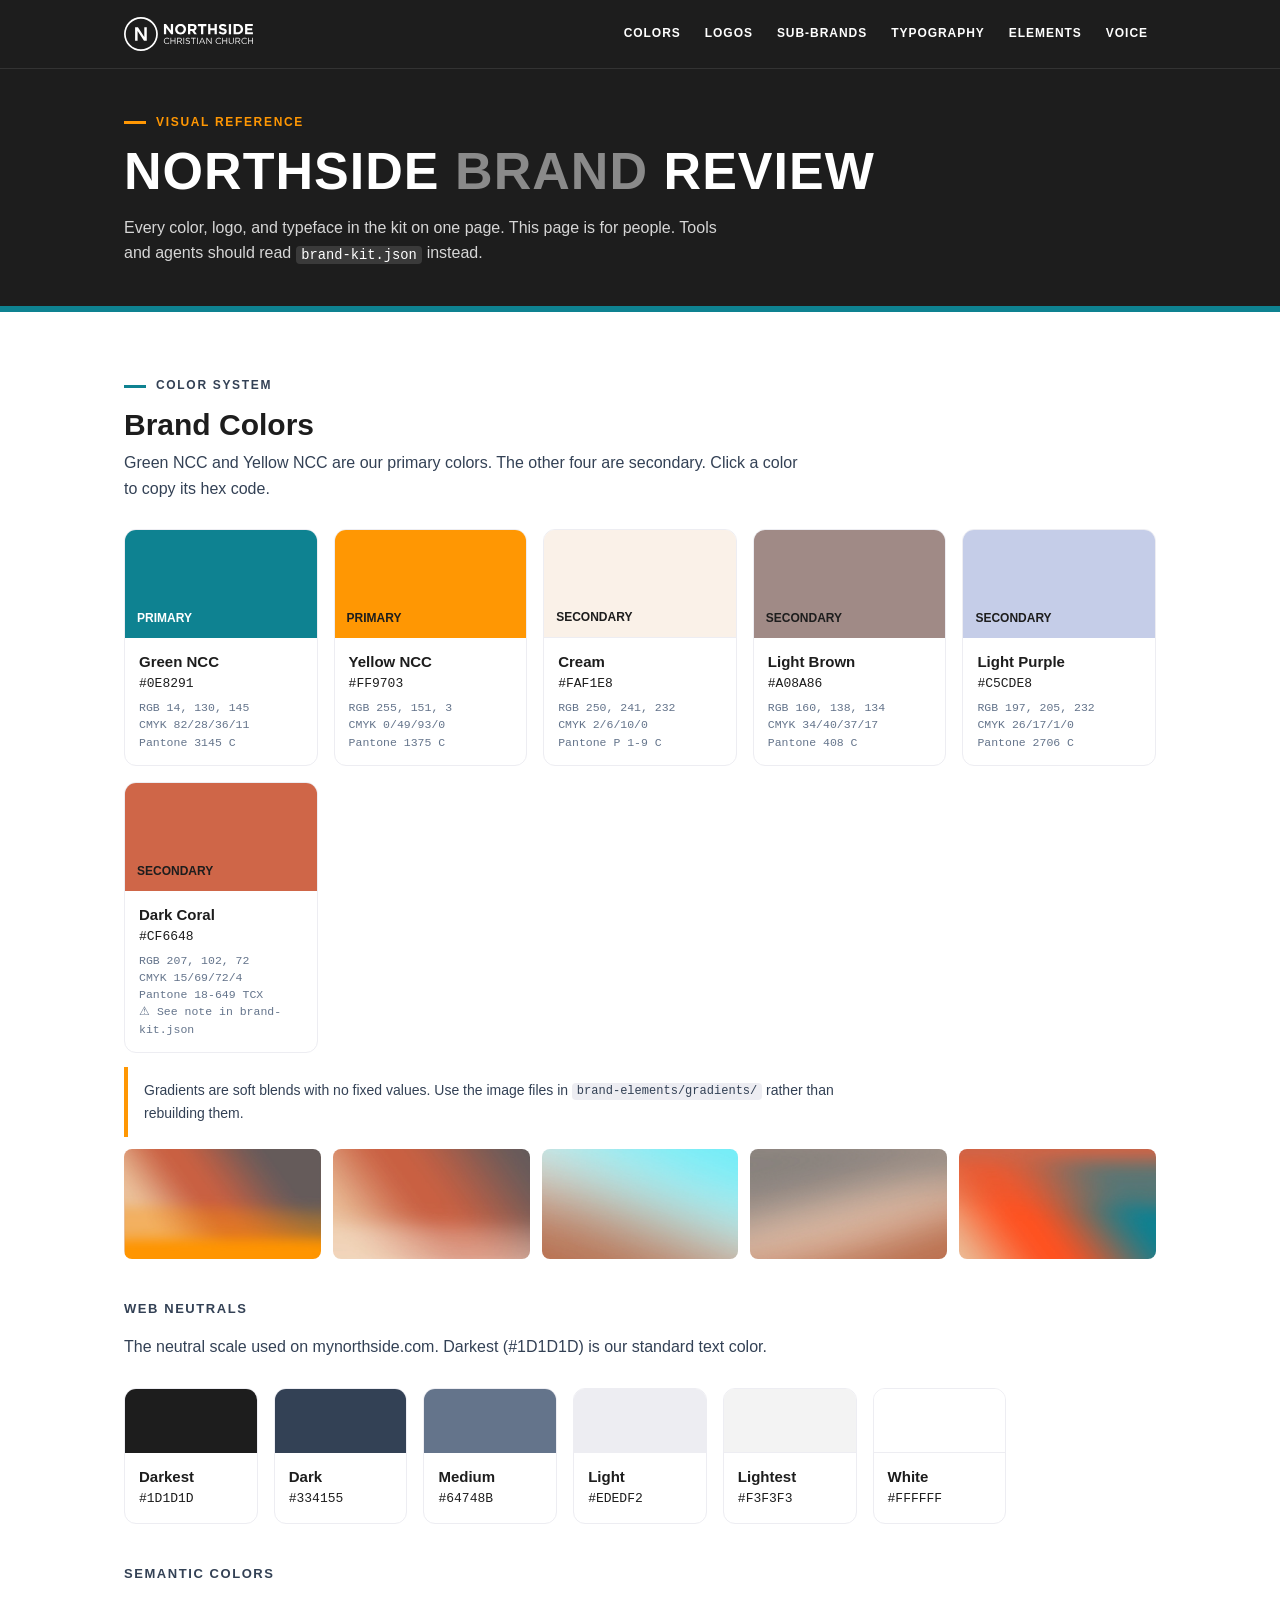
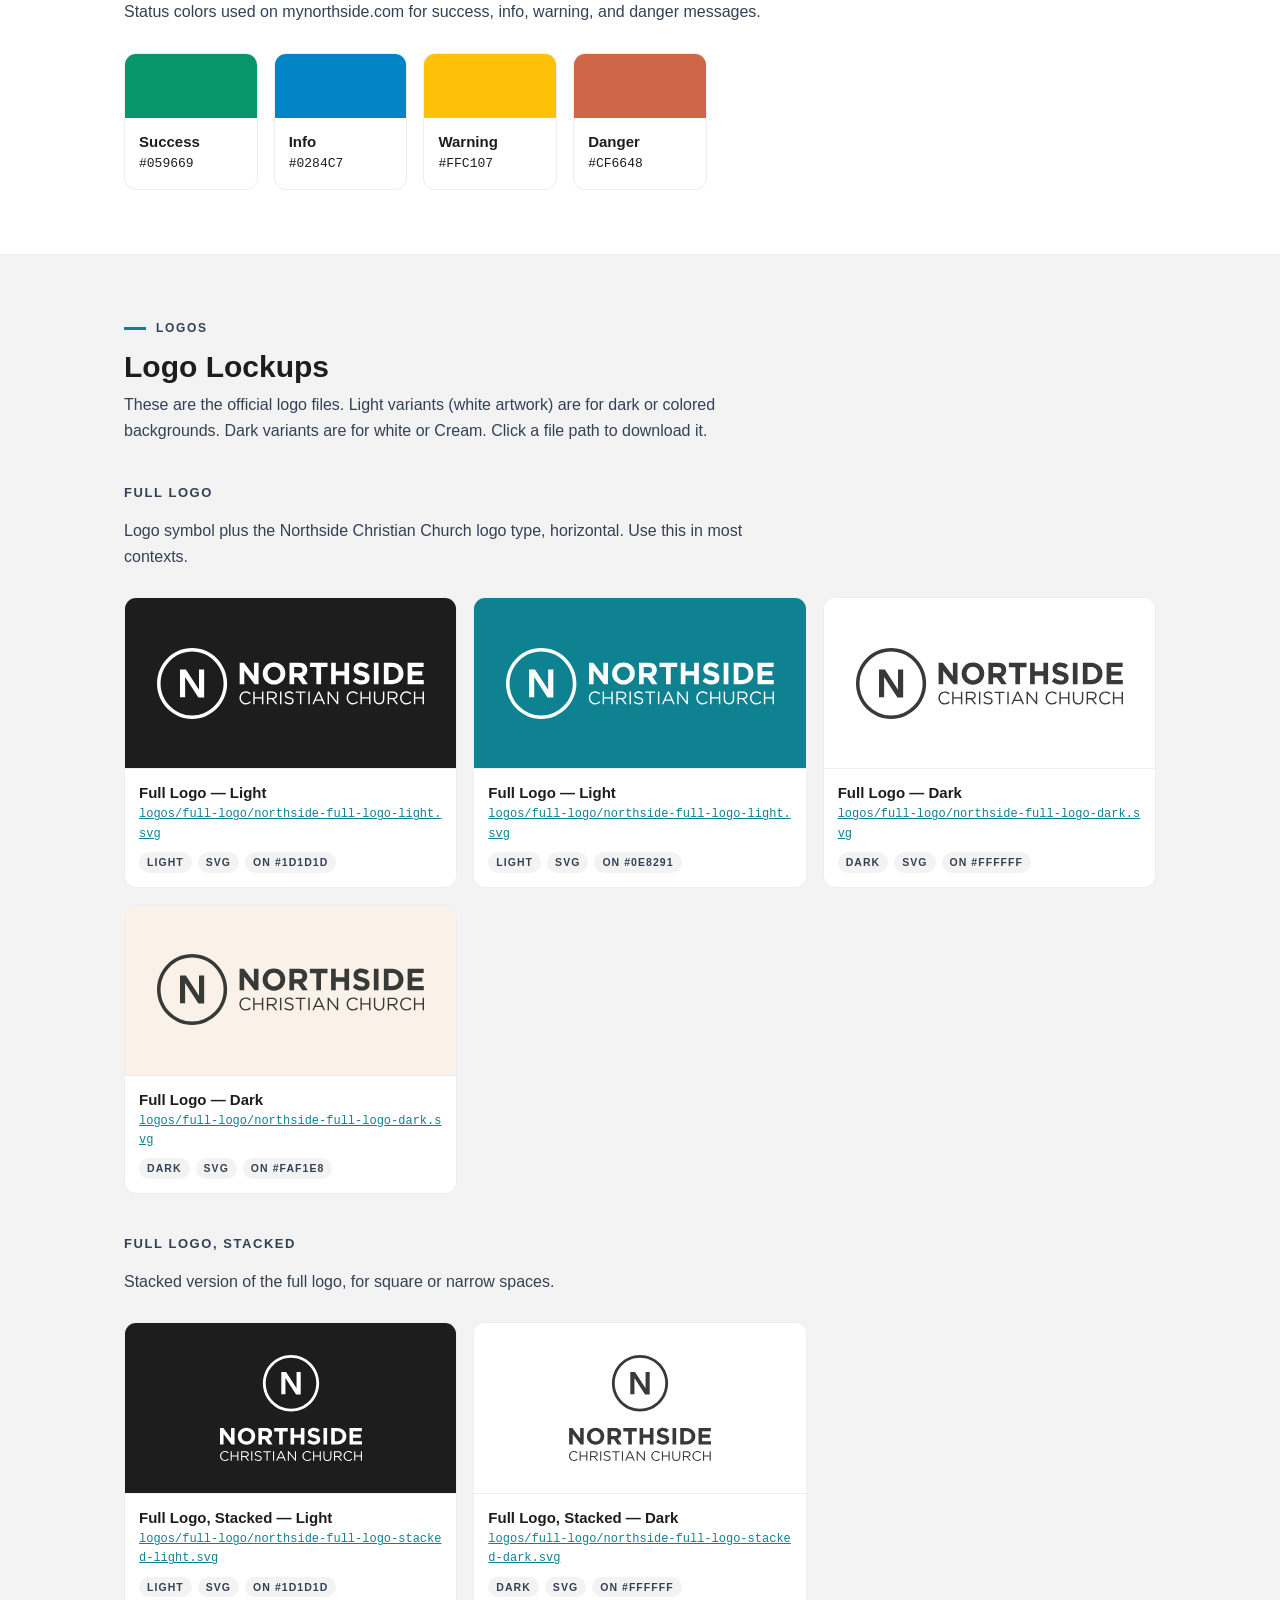
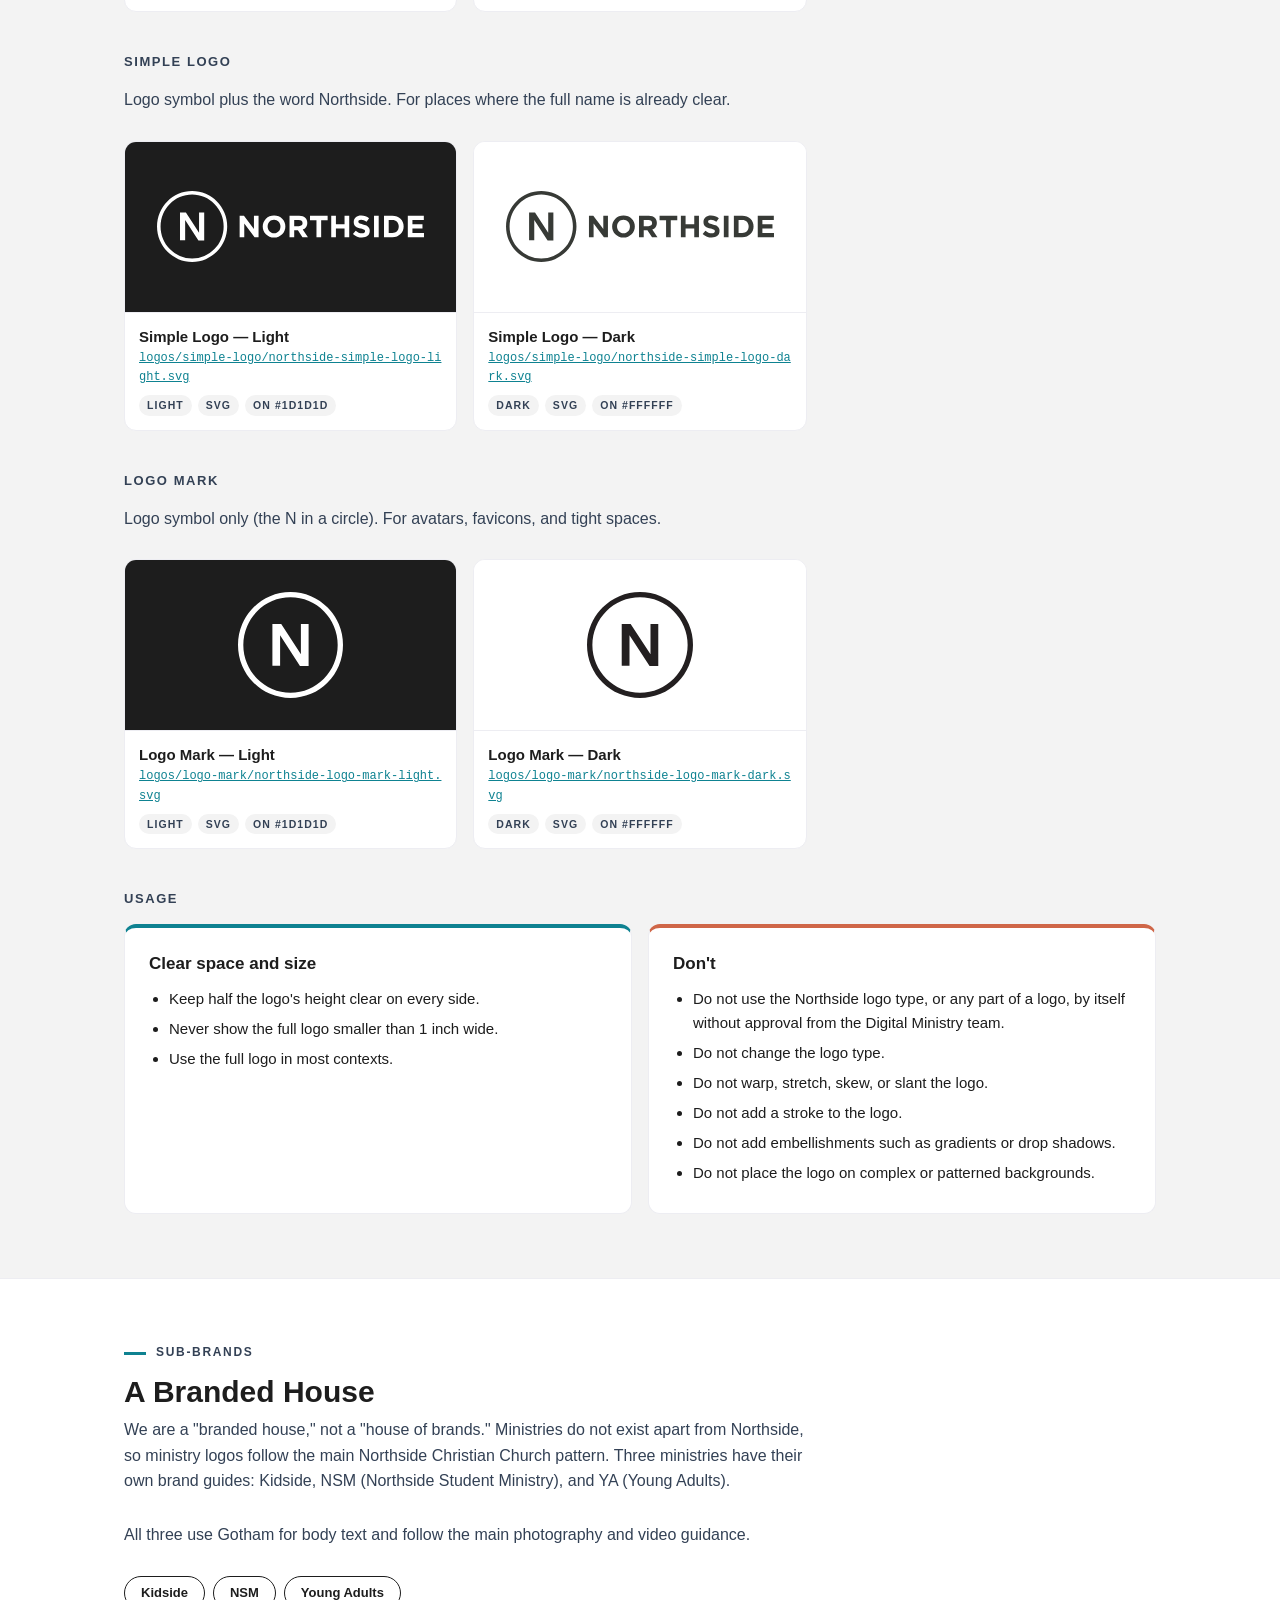
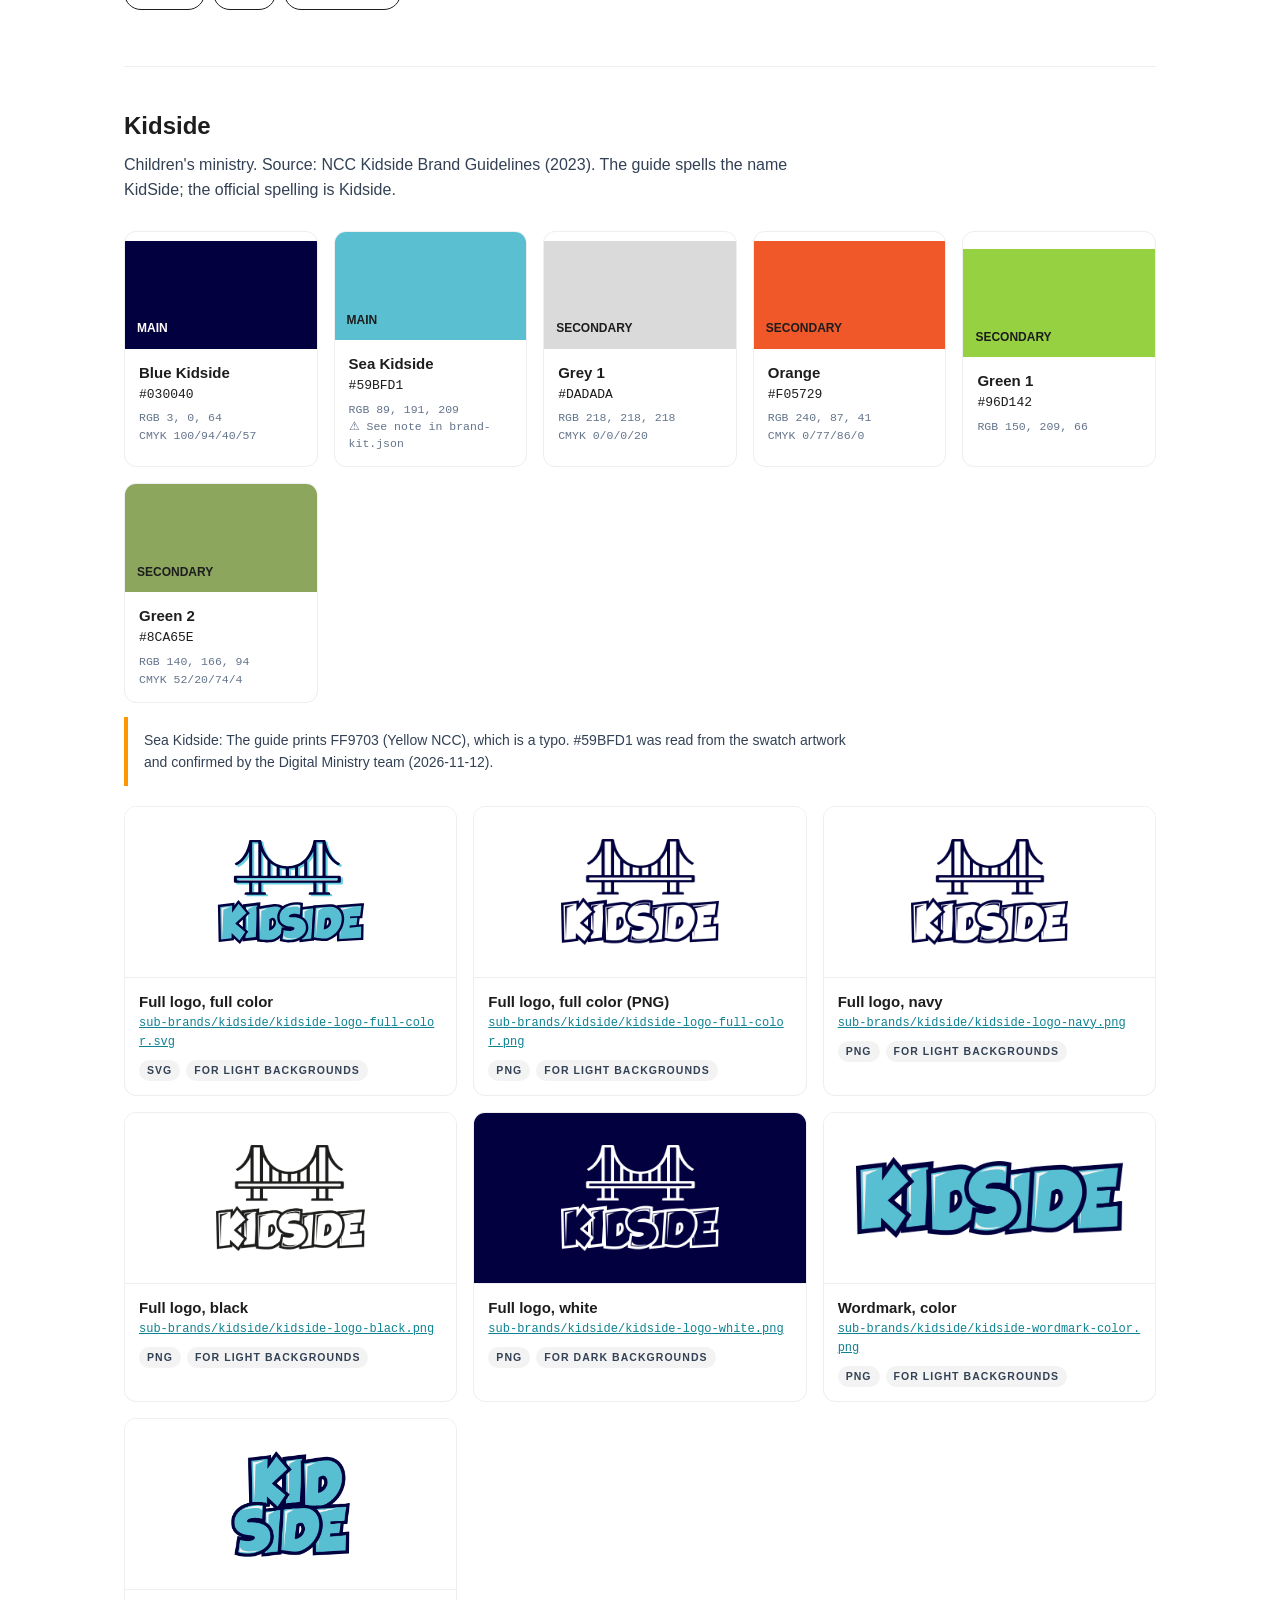
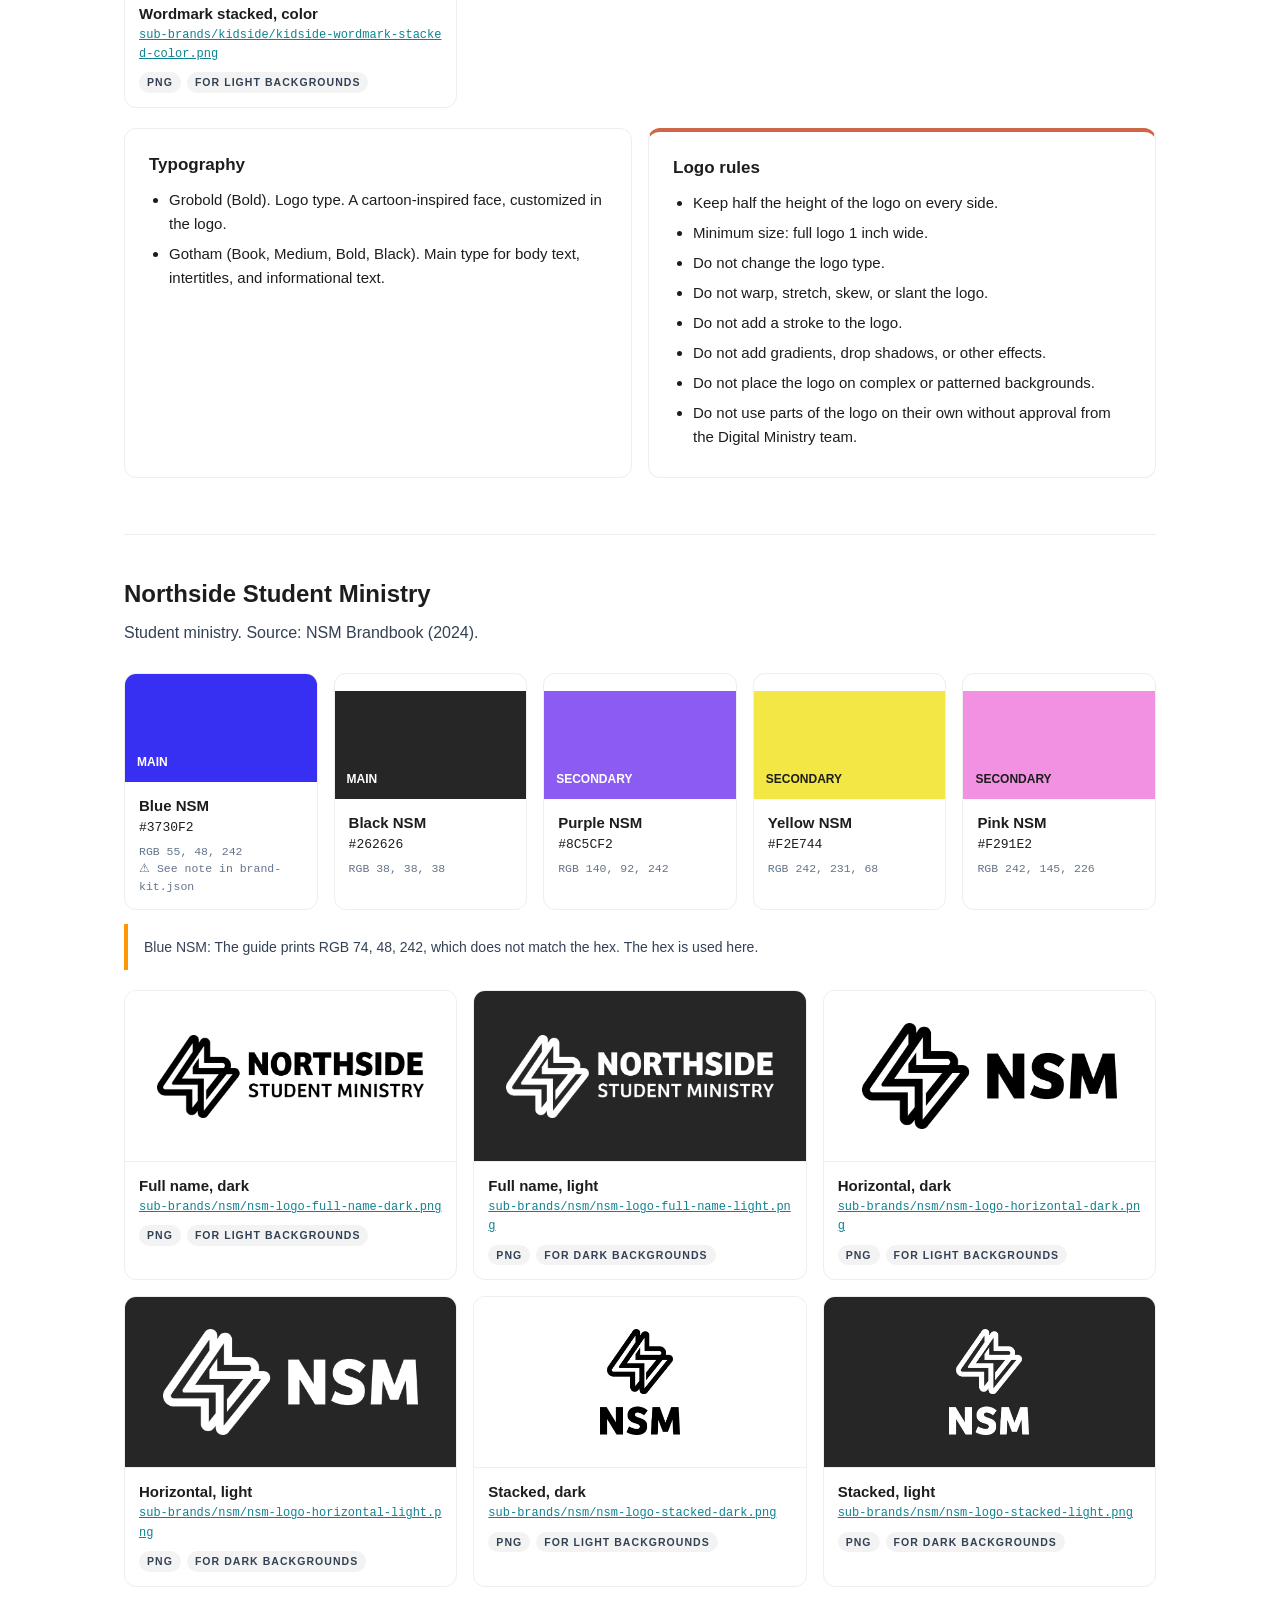
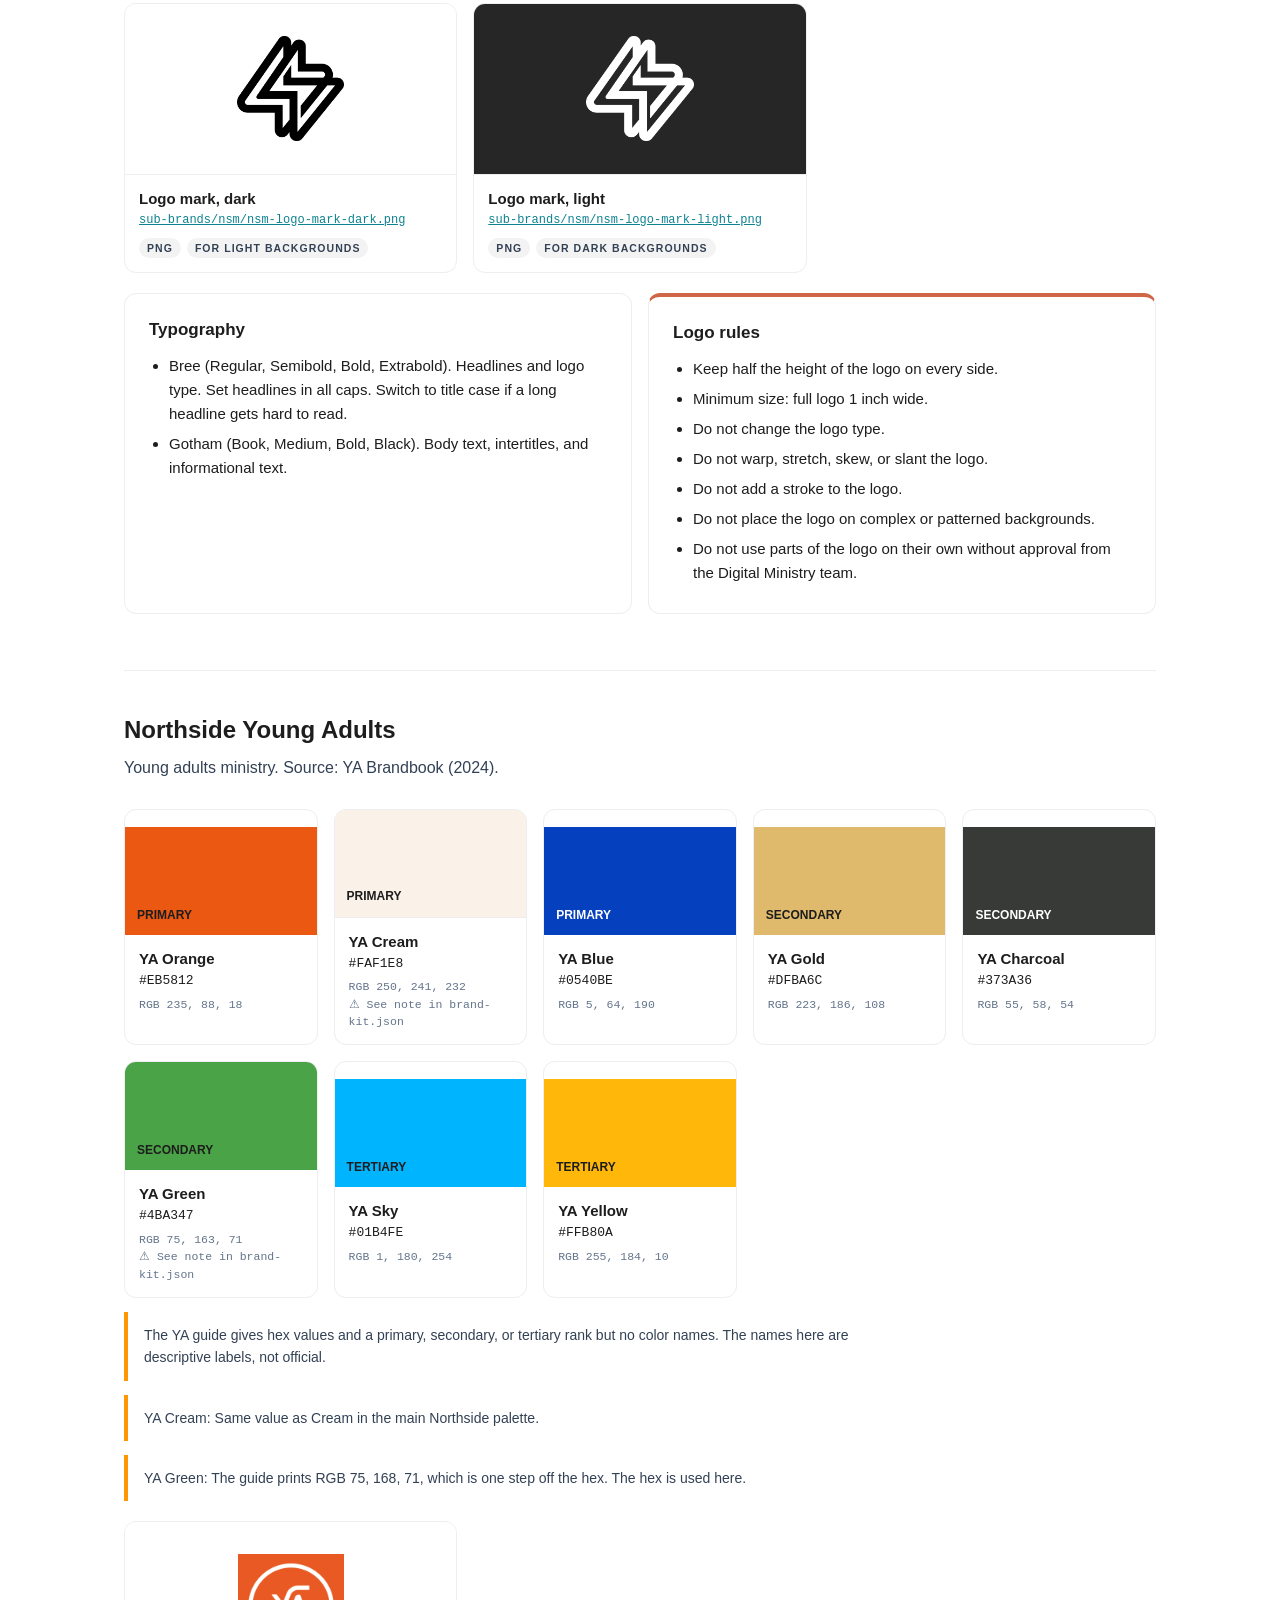
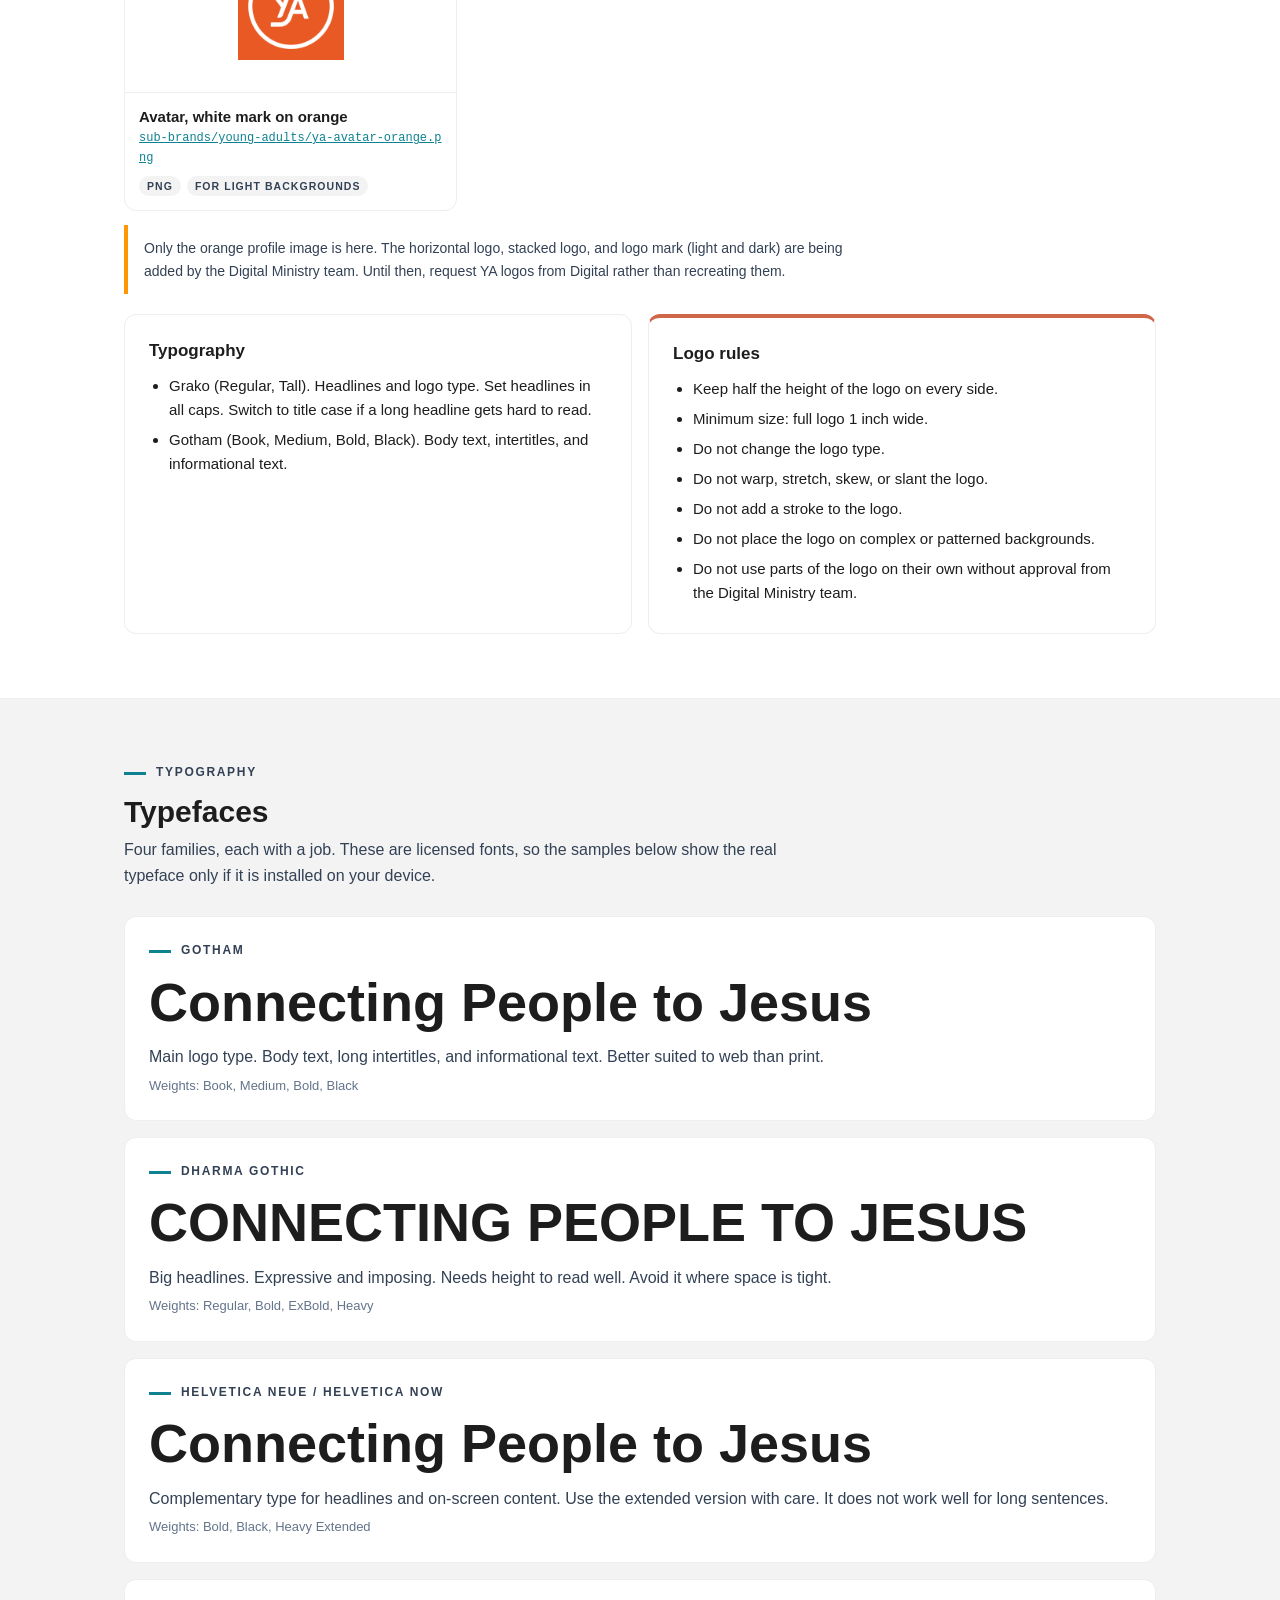
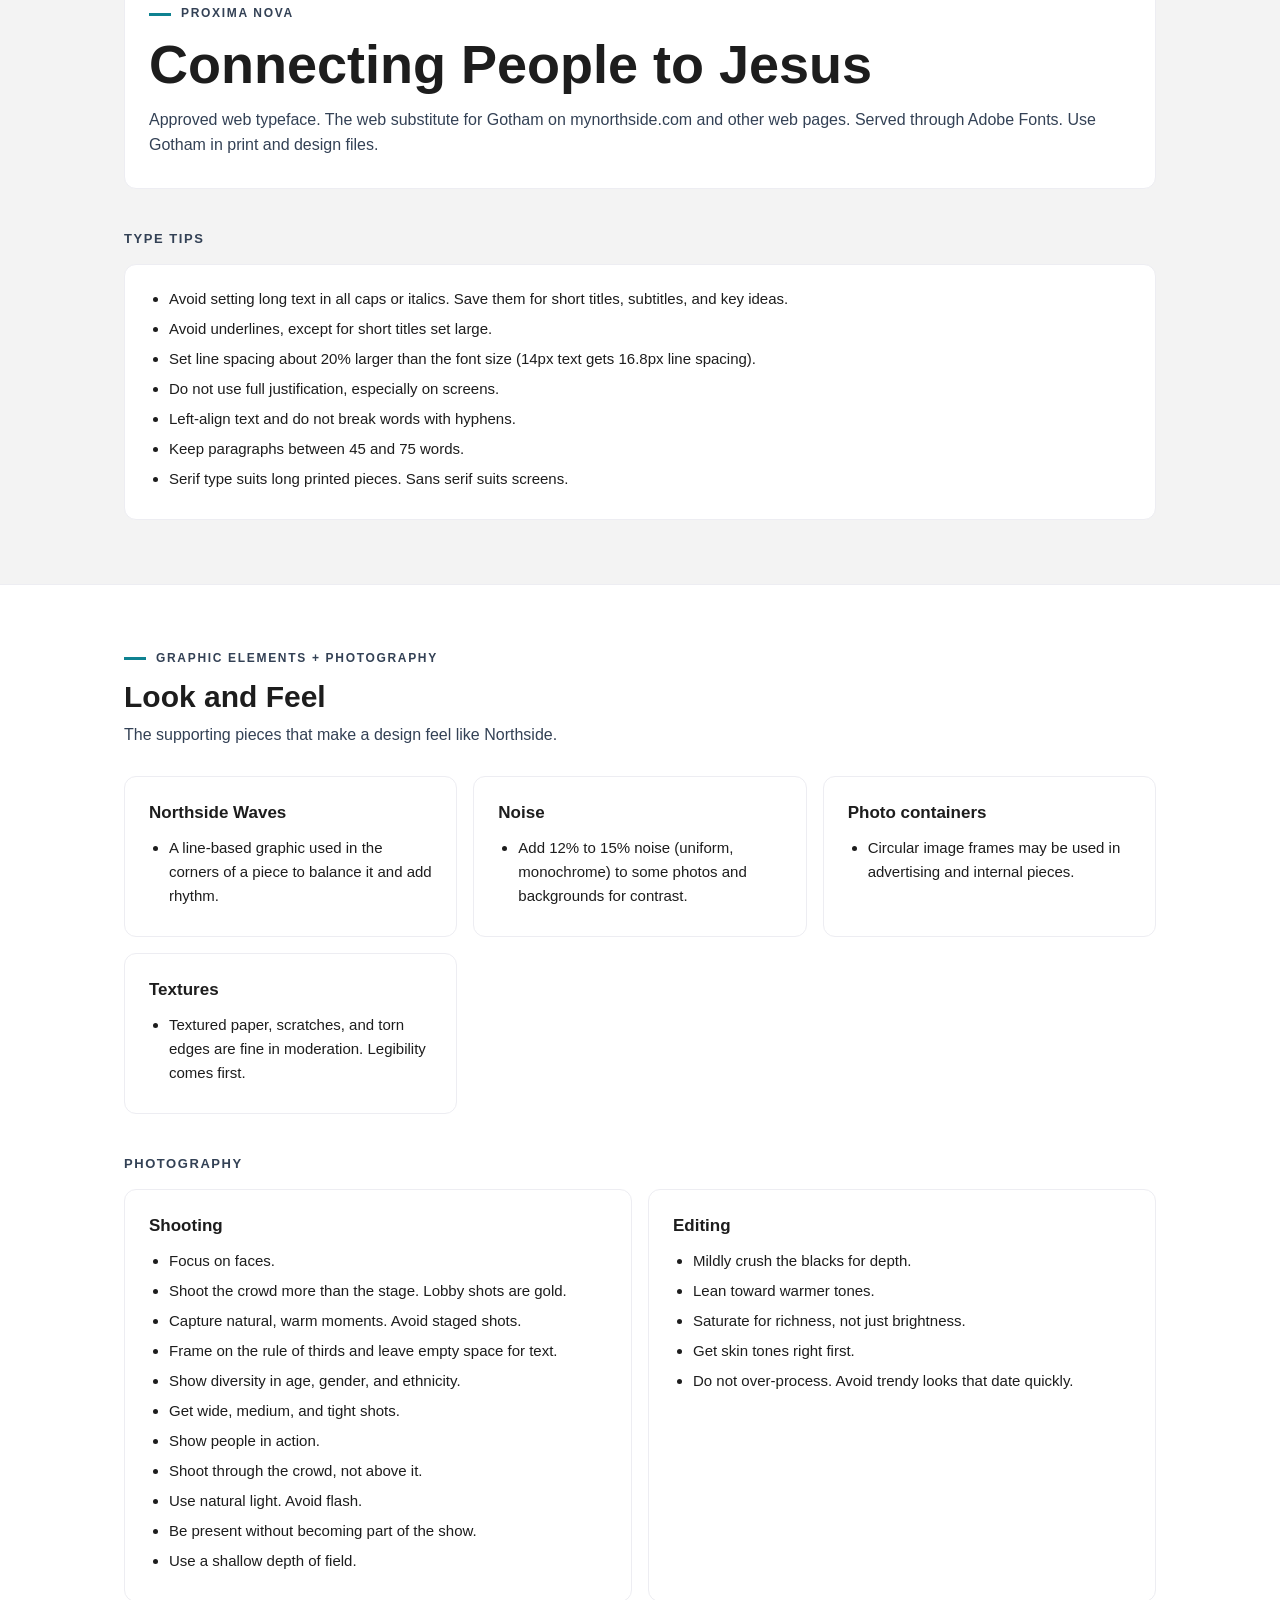
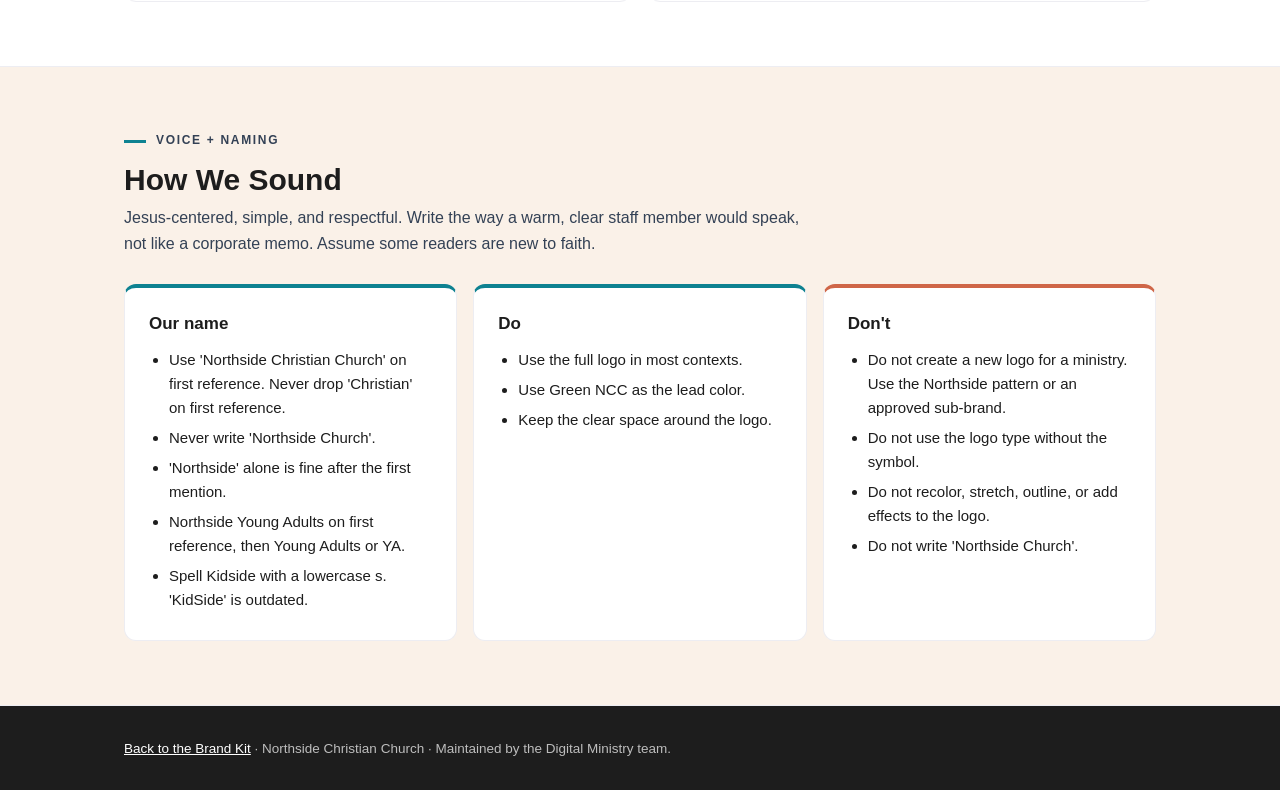
==== commit 3c875b67: "Updated with more resources from the brand kit I had" ====
--- a/brand-review.html
+++ b/brand-review.html
@@ -39,7 +39,8 @@
       <h2>Brand Colors</h2>
       <p class="lede">Green NCC and Yellow NCC are our primary colors. The other four are secondary. Click a color to copy its hex code.</p>
       <div class="swatches" data-render="colors"></div>
-      <p class="note">The guidelines also show four gradients. They are soft blends of the brand colors with no fixed values, so see page 20 of the guidelines PDF when you need one.</p>
+      <p class="note">Gradients are soft blends with no fixed values. Use the image files in <code>brand-elements/gradients/</code> rather than rebuilding them.</p>
+      <div style="display:grid;grid-template-columns:repeat(auto-fill,minmax(180px,1fr));gap:12px;margin-top:12px"><img src="brand-elements/gradients/northside-gradient-1.jpg" alt="" loading="lazy" style="width:100%;border-radius:8px"><img src="brand-elements/gradients/northside-gradient-2.jpg" alt="" loading="lazy" style="width:100%;border-radius:8px"><img src="brand-elements/gradients/northside-gradient-3.jpg" alt="" loading="lazy" style="width:100%;border-radius:8px"><img src="brand-elements/gradients/northside-gradient-4.jpg" alt="" loading="lazy" style="width:100%;border-radius:8px"><img src="brand-elements/gradients/northside-gradient-5.jpg" alt="" loading="lazy" style="width:100%;border-radius:8px"></div>
 
       <h3>Web neutrals</h3>
       <p class="lede">The neutral scale used on mynorthside.com. Darkest (#1D1D1D) is our standard text color.</p>
@@ -95,7 +96,7 @@
     <div class="wrap">
       <span class="eyebrow">Typography</span>
       <h2>Typefaces</h2>
-      <p class="lede">Three families, each with a job. These are licensed fonts, so the samples below show the real typeface only if it is installed on your device.</p>
+      <p class="lede">Four families, each with a job. These are licensed fonts, so the samples below show the real typeface only if it is installed on your device.</p>
       <div class="types" data-render="type"></div>
 
       <h3>Type tips</h3>
